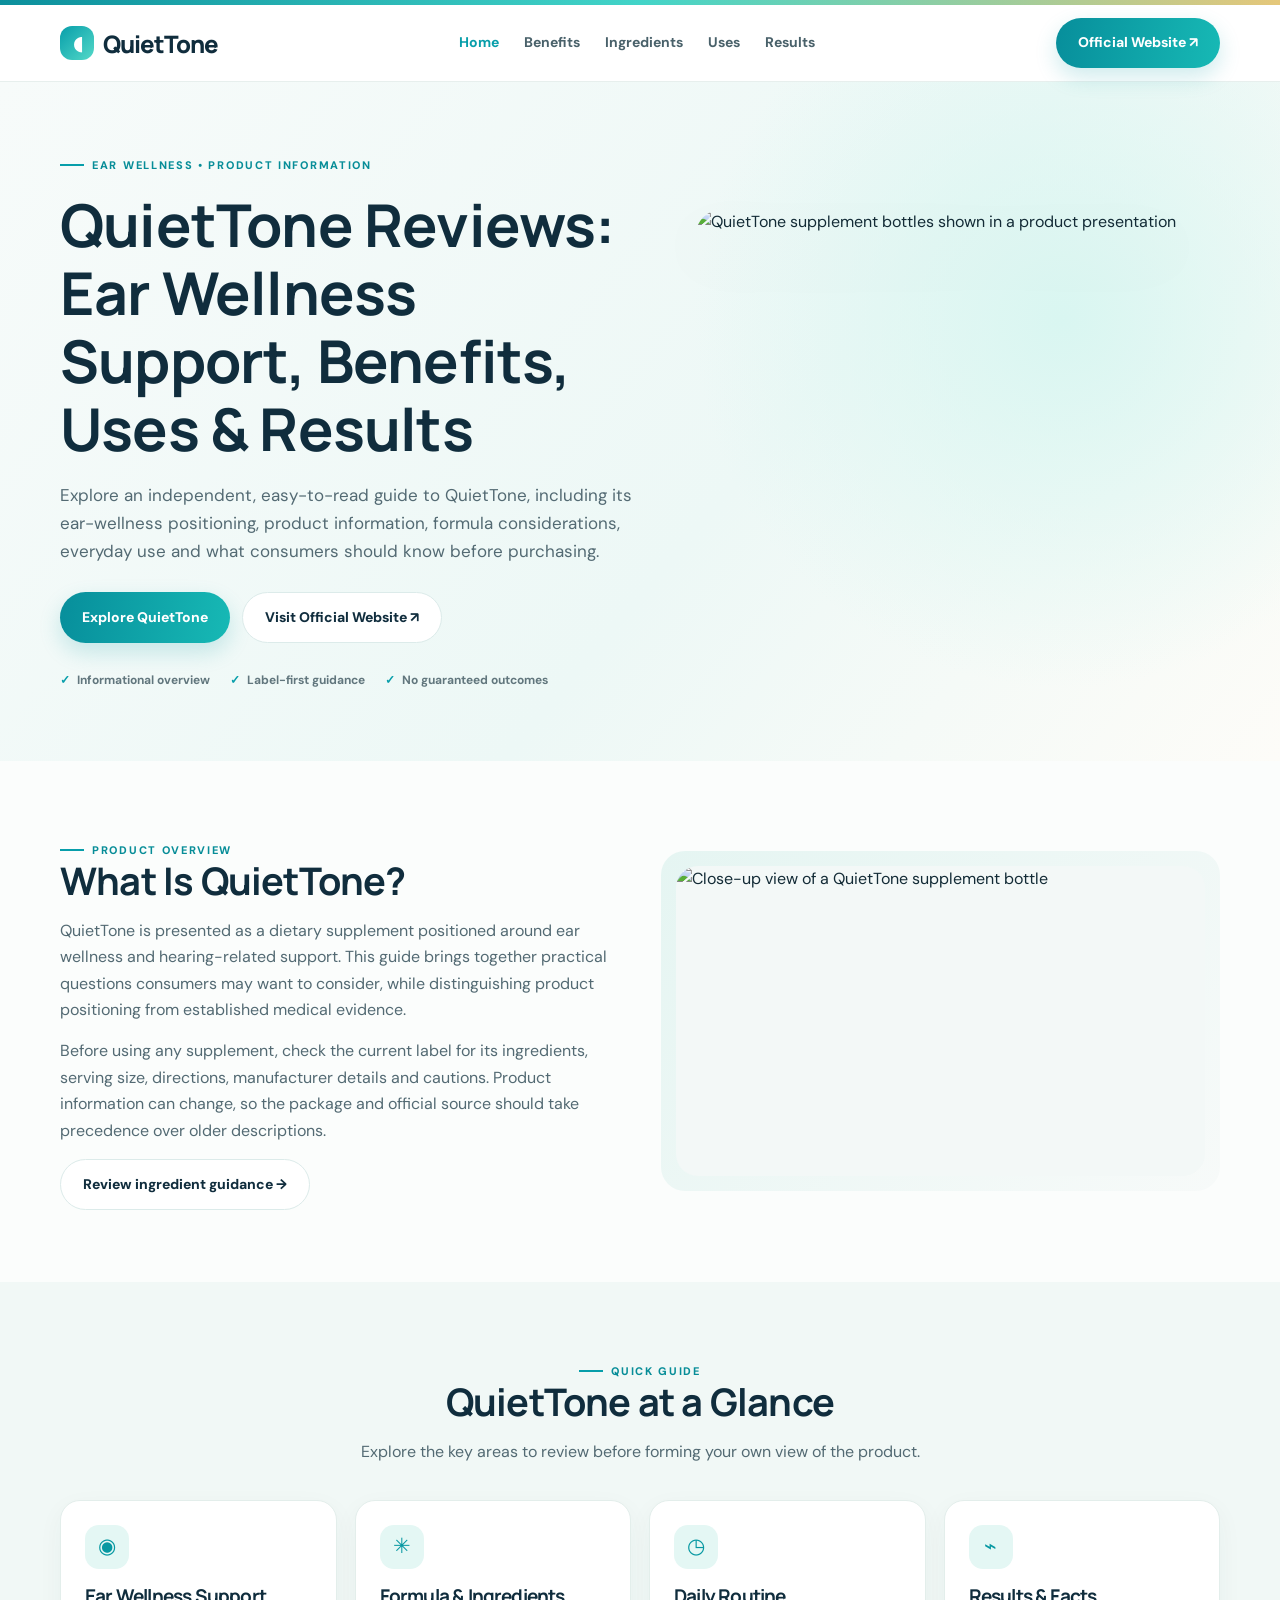
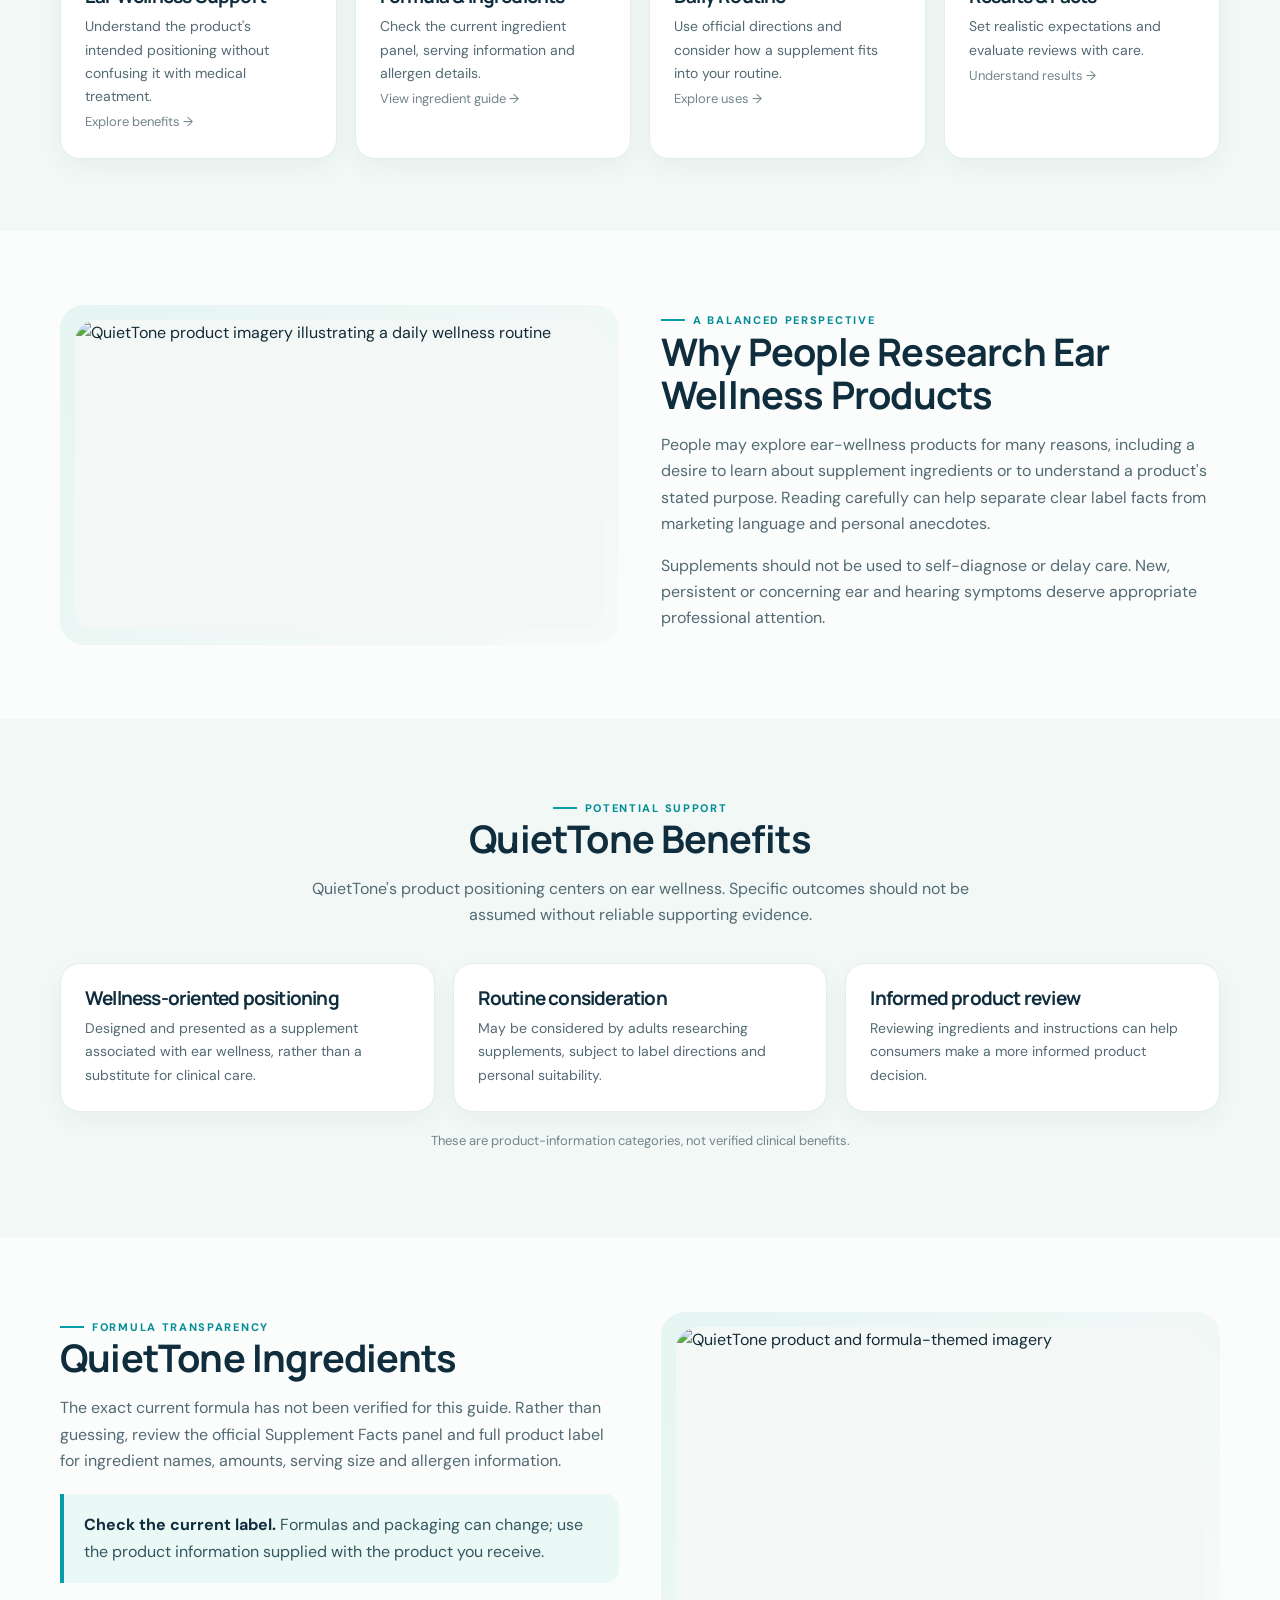
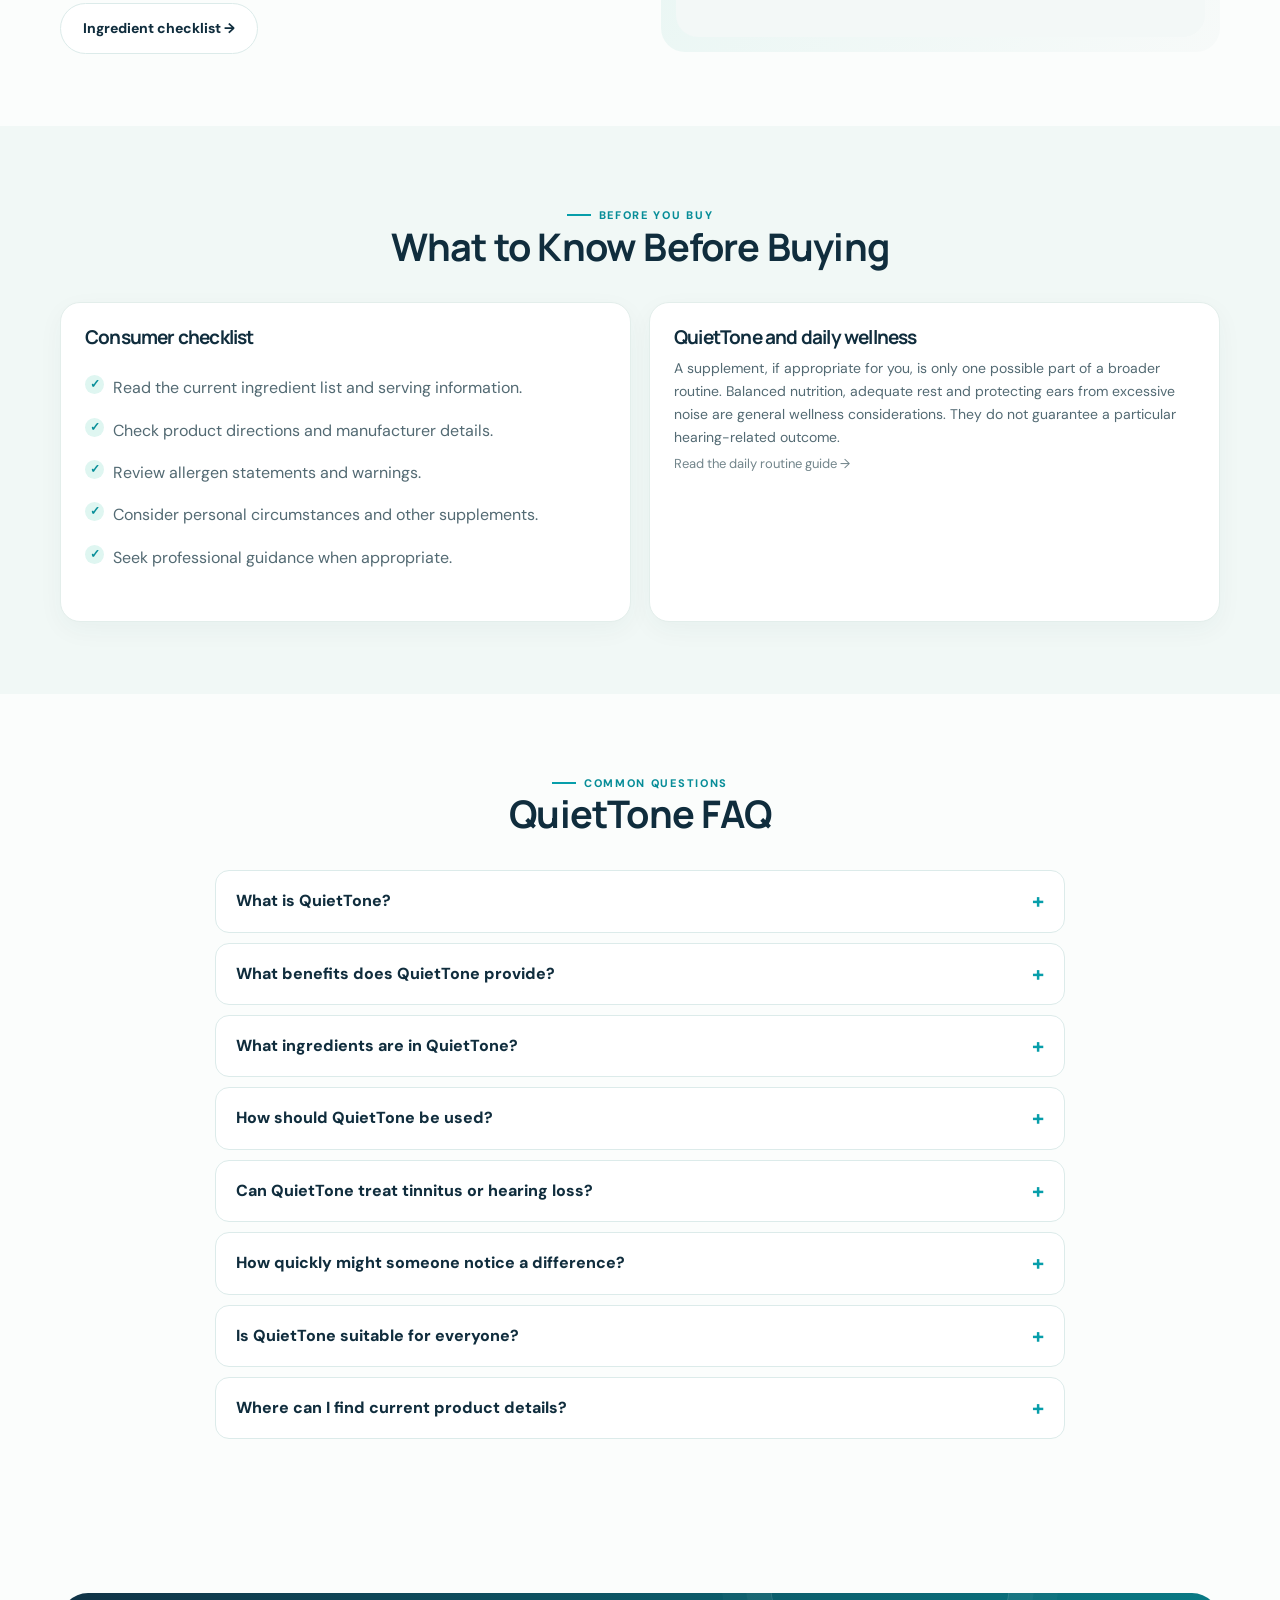
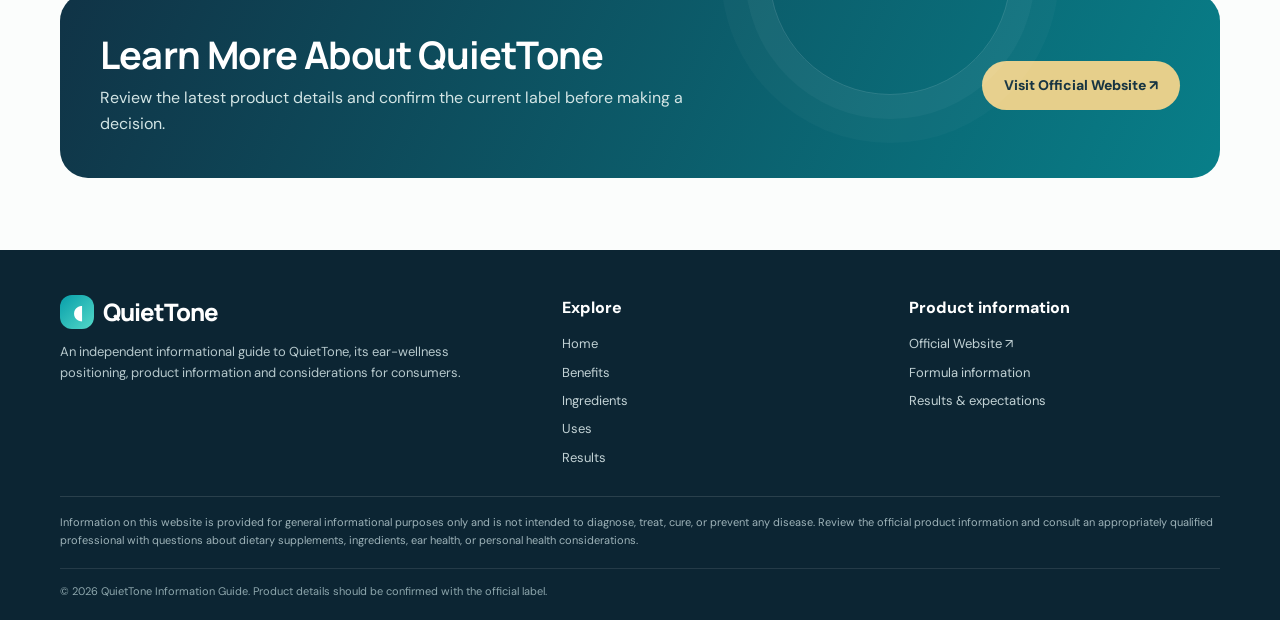
==== index.html @ f6dca5b9 "Add files via upload" ====
<!doctype html>
<html lang="en"><head><meta charset="utf-8"><meta name="viewport" content="width=device-width, initial-scale=1">
<title>QuietTone Reviews: Ear Wellness Support, Benefits, Uses & Results</title><meta name="description" content="An informational guide to QuietTone, its ear-wellness positioning, ingredients, uses, potential benefits and realistic expectations.">
<meta property="og:title" content="QuietTone Reviews: Ear Wellness Support, Benefits, Uses & Results"><meta property="og:description" content="An informational guide to QuietTone, its ear-wellness positioning, ingredients, uses, potential benefits and realistic expectations."><meta property="og:type" content="website">
<link rel="stylesheet" href="style.css"></head><body>
<div class="topline"></div><header><div class="container nav">
<a class="brand" href="index.html"><span class="brand-mark">◖</span>QuietTone</a>
<button class="menu-btn" aria-label="Toggle navigation" aria-expanded="false" onclick="const n=document.querySelector('.navlinks');n.classList.toggle('open');this.setAttribute('aria-expanded',n.classList.contains('open'))">☰</button>
<nav class="navlinks" aria-label="Main navigation">
<a href="index.html" class="active">Home</a><a href="benefits.html" >Benefits</a><a href="ingredients.html" >Ingredients</a><a href="uses.html" >Uses</a><a href="results.html" >Results</a>
</nav><a class="nav-cta" href="https://taptobuynow.com/quiettone/">Official Website ↗</a></div></header>
<main>
<section class="hero"><div class="container hero-grid"><div><span class="eyebrow">Ear wellness • Product information</span>
<h1>QuietTone Reviews: Ear Wellness Support, Benefits, Uses &amp; Results</h1>
<p>Explore an independent, easy-to-read guide to QuietTone, including its ear-wellness positioning, product information, formula considerations, everyday use and what consumers should know before purchasing.</p>
<div class="actions"><a class="btn" href="benefits.html">Explore QuietTone</a><a class="btn secondary" href="https://taptobuynow.com/quiettone/">Visit Official Website ↗</a></div>
<div class="trustline"><span>Informational overview</span><span>Label-first guidance</span><span>No guaranteed outcomes</span></div></div>
<div class="hero-media"><div class="orb"></div><img src="images/quiettone-product.png" alt="QuietTone supplement bottles shown in a product presentation"></div></div></section>
<section class="section"><div class="container split"><div><span class="eyebrow">Product overview</span><h2>What Is QuietTone?</h2><p>QuietTone is presented as a dietary supplement positioned around ear wellness and hearing-related support. This guide brings together practical questions consumers may want to consider, while distinguishing product positioning from established medical evidence.</p><p>Before using any supplement, check the current label for its ingredients, serving size, directions, manufacturer details and cautions. Product information can change, so the package and official source should take precedence over older descriptions.</p><a class="btn secondary" href="ingredients.html">Review ingredient guidance →</a></div><div class="image-frame"><img src="images/quiettone-closeup.png" alt="Close-up view of a QuietTone supplement bottle"></div></div></section>
<section class="section soft"><div class="container"><div class="section-head"><span class="eyebrow">Quick guide</span><h2>QuietTone at a Glance</h2><p>Explore the key areas to review before forming your own view of the product.</p></div><div class="grid four">
<div class="card"><div class="iconbox">◉</div><h3>Ear Wellness Support</h3><p>Understand the product's intended positioning without confusing it with medical treatment.</p><a href="benefits.html" class="muted">Explore benefits →</a></div>
<div class="card"><div class="iconbox">✳</div><h3>Formula &amp; Ingredients</h3><p>Check the current ingredient panel, serving information and allergen details.</p><a href="ingredients.html" class="muted">View ingredient guide →</a></div>
<div class="card"><div class="iconbox">◷</div><h3>Daily Routine</h3><p>Use official directions and consider how a supplement fits into your routine.</p><a href="uses.html" class="muted">Explore uses →</a></div>
<div class="card"><div class="iconbox">⌁</div><h3>Results &amp; Facts</h3><p>Set realistic expectations and evaluate reviews with care.</p><a href="results.html" class="muted">Understand results →</a></div></div></div></section>
<section class="section"><div class="container split"><div class="image-frame"><img src="images/quiettone-routine.png" alt="QuietTone product imagery illustrating a daily wellness routine"></div><div><span class="eyebrow">A balanced perspective</span><h2>Why People Research Ear Wellness Products</h2><p>People may explore ear-wellness products for many reasons, including a desire to learn about supplement ingredients or to understand a product's stated purpose. Reading carefully can help separate clear label facts from marketing language and personal anecdotes.</p><p>Supplements should not be used to self-diagnose or delay care. New, persistent or concerning ear and hearing symptoms deserve appropriate professional attention.</p></div></div></section>
<section class="section soft"><div class="container"><div class="section-head"><span class="eyebrow">Potential support</span><h2>QuietTone Benefits</h2><p>QuietTone's product positioning centers on ear wellness. Specific outcomes should not be assumed without reliable supporting evidence.</p></div><div class="grid three"><div class="card"><h3>Wellness-oriented positioning</h3><p>Designed and presented as a supplement associated with ear wellness, rather than a substitute for clinical care.</p></div><div class="card"><h3>Routine consideration</h3><p>May be considered by adults researching supplements, subject to label directions and personal suitability.</p></div><div class="card"><h3>Informed product review</h3><p>Reviewing ingredients and instructions can help consumers make a more informed product decision.</p></div></div><p class="muted" style="text-align:center;margin-top:18px">These are product-information categories, not verified clinical benefits.</p></div></section>
<section class="section"><div class="container split"><div><span class="eyebrow">Formula transparency</span><h2>QuietTone Ingredients</h2><p>The exact current formula has not been verified for this guide. Rather than guessing, review the official Supplement Facts panel and full product label for ingredient names, amounts, serving size and allergen information.</p><div class="notice"><strong>Check the current label.</strong> Formulas and packaging can change; use the product information supplied with the product you receive.</div><a class="btn secondary" href="ingredients.html">Ingredient checklist →</a></div><div class="image-frame"><img src="images/quiettone-ingredients.png" alt="QuietTone product and formula-themed imagery"></div></div></section>
<section class="section soft"><div class="container"><div class="section-head"><span class="eyebrow">Before you buy</span><h2>What to Know Before Buying</h2></div><div class="grid two"><div class="card"><h3>Consumer checklist</h3><ul class="list-check"><li>Read the current ingredient list and serving information.</li><li>Check product directions and manufacturer details.</li><li>Review allergen statements and warnings.</li><li>Consider personal circumstances and other supplements.</li><li>Seek professional guidance when appropriate.</li></ul></div><div class="card"><h3>QuietTone and daily wellness</h3><p>A supplement, if appropriate for you, is only one possible part of a broader routine. Balanced nutrition, adequate rest and protecting ears from excessive noise are general wellness considerations. They do not guarantee a particular hearing-related outcome.</p><a href="uses.html" class="muted">Read the daily routine guide →</a></div></div></div></section>
<section class="section"><div class="container"><div class="section-head"><span class="eyebrow">Common questions</span><h2>QuietTone FAQ</h2></div><div class="faq"><details><summary>What is QuietTone?</summary><p>QuietTone is presented as an ear-wellness support supplement. For current product details, including the formula and directions, consult the official product information.</p></details><details><summary>What benefits does QuietTone provide?</summary><p>Its positioning is centered on ear wellness support. Specific health outcomes have not been established here, and no particular result should be assumed.</p></details><details><summary>What ingredients are in QuietTone?</summary><p>The exact current ingredient list has not been independently verified for this guide. Check the current Supplement Facts panel and product label.</p></details><details><summary>How should QuietTone be used?</summary><p>Follow the serving size, timing and other directions printed on the current official product label. Do not rely on guessed dosage information.</p></details><details><summary>Can QuietTone treat tinnitus or hearing loss?</summary><p>This site does not claim that QuietTone treats, cures or reverses tinnitus, hearing loss or any other medical condition.</p></details><details><summary>How quickly might someone notice a difference?</summary><p>No reliable timeline is established here. Experiences can differ, and a supplement should not be expected to produce a guaranteed outcome.</p></details><details><summary>Is QuietTone suitable for everyone?</summary><p>Not necessarily. Review the full ingredient and allergen information and seek professional advice if you have health questions, take medicines, or are unsure whether it is appropriate.</p></details><details><summary>Where can I find current product details?</summary><p>Use the official QuietTone website and verify the current product label before making a purchase or beginning use.</p></details></div></div></section>
<section class="section"><div class="container"><div class="cta-band"><div><h2>Learn More About QuietTone</h2><p>Review the latest product details and confirm the current label before making a decision.</p></div><a class="btn" href="https://taptobuynow.com/quiettone/">Visit Official Website ↗</a></div></div></section></main>
<footer><div class="container"><div class="footer-grid"><div><a class="brand footer-brand" href="index.html"><span class="brand-mark">◖</span>QuietTone</a><p>An independent informational guide to QuietTone, its ear-wellness positioning, product information and considerations for consumers.</p></div>
<div><div class="footer-title">Explore</div><div class="footer-links"><a href="index.html">Home</a><a href="benefits.html">Benefits</a><a href="ingredients.html">Ingredients</a><a href="uses.html">Uses</a><a href="results.html">Results</a></div></div>
<div><div class="footer-title">Product information</div><div class="footer-links"><a href="https://taptobuynow.com/quiettone/">Official Website ↗</a><a href="ingredients.html">Formula information</a><a href="results.html">Results & expectations</a></div></div></div>
<p class="disclaimer">Information on this website is provided for general informational purposes only and is not intended to diagnose, treat, cure, or prevent any disease. Review the official product information and consult an appropriately qualified professional with questions about dietary supplements, ingredients, ear health, or personal health considerations.</p>
<div class="copyright">© 2026 QuietTone Information Guide. Product details should be confirmed with the official label.</div></div></footer>
</body></html>
---- style.css ----
@import url('https://fonts.googleapis.com/css2?family=DM+Sans:wght@400;500;600;700&family=Manrope:wght@400;500;600;700;800&display=swap');
:root{--ink:#132b36;--muted:#60747d;--teal:#079eaa;--teal2:#21c6c4;--pale:#eaf8f7;--line:#dcebea;--navy:#102d3d;--gold:#e5c77a;--white:#fff;--shadow:0 18px 55px rgba(15,58,68,.11)}
*{box-sizing:border-box}html{scroll-behavior:smooth}body{margin:0;font-family:"DM Sans",Arial,sans-serif;color:var(--ink);background:#fbfdfc;line-height:1.65}img{max-width:100%;display:block}a{color:inherit;text-decoration:none}.container{width:min(1160px,calc(100% - 40px));margin:auto}.topline{height:5px;background:linear-gradient(90deg,#0c8f9c,#42d4c8,#e5c77a)}header{position:sticky;top:0;z-index:20;background:rgba(255,255,255,.94);backdrop-filter:blur(14px);border-bottom:1px solid #e7efed}.nav{height:76px;display:flex;align-items:center;justify-content:space-between;gap:20px}.brand{font:800 24px Manrope,sans-serif;letter-spacing:-1px;color:var(--navy);display:flex;align-items:center;gap:9px}.brand-mark{width:34px;height:34px;border-radius:12px;background:linear-gradient(135deg,var(--teal),#54d9c8);display:grid;place-items:center;color:#fff;font-size:19px}.navlinks{display:flex;align-items:center;gap:25px;font-size:14px;font-weight:700;color:#49616a}.navlinks a:hover,.navlinks a.active{color:var(--teal)}.nav-cta,.btn{display:inline-flex;align-items:center;justify-content:center;gap:8px;border:0;border-radius:999px;background:linear-gradient(100deg,#078e9b,#17b9b5);color:#fff;padding:13px 22px;font-weight:800;font-size:14px;box-shadow:0 9px 22px rgba(8,157,165,.2);transition:.2s transform,.2s box-shadow}.nav-cta:hover,.btn:hover{transform:translateY(-2px);box-shadow:0 13px 26px rgba(8,157,165,.28)}.btn.secondary{background:#fff;color:var(--navy);border:1px solid var(--line);box-shadow:none}.menu-btn{display:none;background:none;border:1px solid var(--line);border-radius:10px;padding:9px;color:var(--ink);font-size:20px}.hero{padding:66px 0 70px;background:radial-gradient(circle at 83% 35%,#d9f6f1 0,transparent 32%),linear-gradient(130deg,#f7fbfa,#edf8f6 58%,#fdfcf8);overflow:hidden}.hero-grid{display:grid;grid-template-columns:1.05fr .95fr;align-items:center;gap:55px}.eyebrow{display:inline-flex;align-items:center;gap:8px;color:#078d98;text-transform:uppercase;letter-spacing:1.7px;font-size:11px;font-weight:800}.eyebrow:before{content:"";width:24px;height:2px;background:var(--teal)}h1,h2,h3{font-family:Manrope,Arial,sans-serif;line-height:1.15;letter-spacing:-.8px}h1{font-size:clamp(35px,5vw,59px);margin:17px 0 18px;color:var(--navy)}h2{font-size:clamp(27px,3vw,38px);margin:0 0 15px;color:var(--navy)}h3{font-size:19px;margin:0 0 8px;color:var(--navy)}p{margin:0 0 15px;color:#536a73}.hero p{font-size:17px;max-width:610px}.actions{display:flex;gap:12px;flex-wrap:wrap;margin-top:27px}.hero-media{position:relative}.hero-media img{width:100%;height:420px;object-fit:contain;border-radius:28px;filter:drop-shadow(0 25px 30px rgba(26,73,78,.13))}.orb{position:absolute;inset:7% 5%;border-radius:50%;background:radial-gradient(circle,#d2f6f1 0,#b7eae5 42%,transparent 70%);z-index:-1}.trustline{display:flex;gap:20px;flex-wrap:wrap;margin-top:28px;color:#61767d;font-size:12px;font-weight:700}.trustline span:before{content:"✓";color:var(--teal);margin-right:7px}.section{padding:72px 0}.section.soft{background:#f1f8f6}.section.dark{background:var(--navy);color:#fff}.section.dark h2,.section.dark h3{color:#fff}.section.dark p{color:#c5d5d9}.section-head{max-width:720px;margin:0 auto 34px;text-align:center}.section-head p{font-size:16px}.grid{display:grid;grid-template-columns:repeat(3,1fr);gap:18px}.grid.two{grid-template-columns:repeat(2,1fr)}.grid.four{grid-template-columns:repeat(4,1fr)}.card{background:#fff;border:1px solid #e3eeeb;border-radius:20px;padding:24px;box-shadow:0 8px 26px rgba(20,67,74,.045);transition:transform .2s,box-shadow .2s}.card:hover{transform:translateY(-4px);box-shadow:var(--shadow)}.iconbox{width:44px;height:44px;border-radius:14px;background:#e4f7f4;color:#0798a2;display:grid;place-items:center;font-size:21px;margin-bottom:17px}.card p{font-size:14px;margin-bottom:0}.split{display:grid;grid-template-columns:1fr 1fr;gap:42px;align-items:center}.split img{width:100%;height:350px;object-fit:contain;border-radius:22px;background:#f3f8f7}.list-check{list-style:none;padding:0;margin:18px 0}.list-check li{padding:8px 0 8px 28px;position:relative;color:#536a73}.list-check li:before{content:"✓";position:absolute;left:0;top:8px;width:19px;height:19px;border-radius:50%;background:#dff6f1;color:#078e99;font-size:12px;font-weight:900;text-align:center;line-height:19px}.notice{border-left:4px solid var(--teal);background:#eaf8f6;border-radius:0 14px 14px 0;padding:18px 20px;color:#355760;margin:20px 0}.notice strong{color:var(--navy)}.page-hero{padding:54px 0 48px;background:linear-gradient(125deg,#edf8f6,#f8fbfa);border-bottom:1px solid var(--line)}.page-hero .container{max-width:950px}.page-hero h1{font-size:clamp(33px,4vw,49px);max-width:850px}.page-hero p{font-size:17px;max-width:760px}.crumb{font-size:12px;color:#71858b;margin-bottom:18px}.crumb a{color:var(--teal);font-weight:700}.steps{counter-reset:step;display:grid;grid-template-columns:repeat(5,1fr);gap:12px}.step{background:#fff;border:1px solid var(--line);border-radius:18px;padding:20px 16px;position:relative}.step:before{counter-increment:step;content:"0" counter(step);display:grid;place-items:center;width:35px;height:35px;border-radius:50%;background:var(--navy);color:#fff;font-weight:800;margin-bottom:15px}.step p{font-size:13px;margin:0}.faq{max-width:850px;margin:auto}.faq details{background:#fff;border:1px solid var(--line);border-radius:14px;margin:10px 0;padding:17px 20px}.faq summary{cursor:pointer;list-style:none;font-weight:800;color:var(--navy);padding-right:25px;position:relative}.faq summary::-webkit-details-marker{display:none}.faq summary:after{content:"+";position:absolute;right:0;color:var(--teal);font-size:21px;top:-4px}.faq details[open] summary:after{content:"−"}.faq details p{margin:12px 0 0;font-size:14px}.cta-band{background:linear-gradient(115deg,#103346,#087f89);color:#fff;border-radius:28px;padding:40px;display:flex;align-items:center;justify-content:space-between;gap:25px;overflow:hidden;position:relative}.cta-band h2{color:#fff;margin-bottom:8px}.cta-band p{color:#d3e5e5;margin:0;max-width:600px}.cta-band .btn{background:#e6cf8b;color:#173442;box-shadow:none;white-space:nowrap}.cta-band:after{content:"";position:absolute;width:240px;height:240px;border:1px solid rgba(255,255,255,.14);border-radius:50%;right:18%;top:-140px;box-shadow:0 0 0 24px rgba(255,255,255,.035),0 0 0 48px rgba(255,255,255,.025);pointer-events:none}footer{background:#0c2533;color:#d6e2e4;padding:45px 0 20px}.footer-grid{display:grid;grid-template-columns:1.5fr 1fr 1fr;gap:35px}.footer-brand{color:#fff;margin-bottom:12px}.footer-grid p{color:#b6c8cc;font-size:13px;max-width:430px}.footer-title{font-weight:800;color:#fff;margin-bottom:12px}.footer-links{display:grid;gap:7px;font-size:13px;color:#c2d2d5}.footer-links a:hover{color:#6ee0d5}.disclaimer{font-size:11px!important;color:#9eb3b9!important;border-top:1px solid rgba(255,255,255,.12);padding-top:16px;margin-top:28px;max-width:none!important}.copyright{font-size:11px;color:#8ea7ad;padding-top:13px;border-top:1px solid rgba(255,255,255,.1);margin-top:18px}.tag{display:inline-block;border-radius:99px;padding:5px 10px;background:#e4f6f3;color:#078d98;font-size:11px;font-weight:800;text-transform:uppercase;letter-spacing:.6px;margin-bottom:10px}.image-frame{background:linear-gradient(135deg,#e5f5f2,#f7faf9);border-radius:24px;padding:15px}.image-frame img{height:310px;width:100%;object-fit:contain}.muted{font-size:13px;color:#72858b}
@media(max-width:900px){.navlinks{gap:14px}.nav-cta{display:none}.hero-grid{gap:25px}.grid.four{grid-template-columns:repeat(2,1fr)}.steps{grid-template-columns:repeat(3,1fr)}}
@media(max-width:700px){.container{width:min(100% - 30px,560px)}.nav{height:66px}.menu-btn{display:block}.navlinks{display:none;position:absolute;left:15px;right:15px;top:66px;background:#fff;border:1px solid var(--line);border-radius:16px;padding:14px;box-shadow:var(--shadow);flex-direction:column;align-items:stretch;gap:0}.navlinks.open{display:flex}.navlinks a{padding:11px 12px;border-radius:9px}.navlinks a:hover{background:#edf8f6}.hero{padding:44px 0 50px}.hero-grid,.split{grid-template-columns:1fr}.hero-media img{height:300px}.hero-grid{gap:12px}.section{padding:53px 0}.grid,.grid.two{grid-template-columns:1fr}.grid.four{grid-template-columns:repeat(2,1fr)}.steps{grid-template-columns:1fr 1fr}.cta-band{padding:28px;display:block}.cta-band .btn{margin-top:20px}.footer-grid{grid-template-columns:1fr 1fr}.footer-grid>div:first-child{grid-column:1/-1}}
@media(max-width:420px){.grid.four{grid-template-columns:1fr}.steps{grid-template-columns:1fr}.actions .btn{width:100%}.footer-grid{grid-template-columns:1fr}.footer-grid>div:first-child{grid-column:auto}}
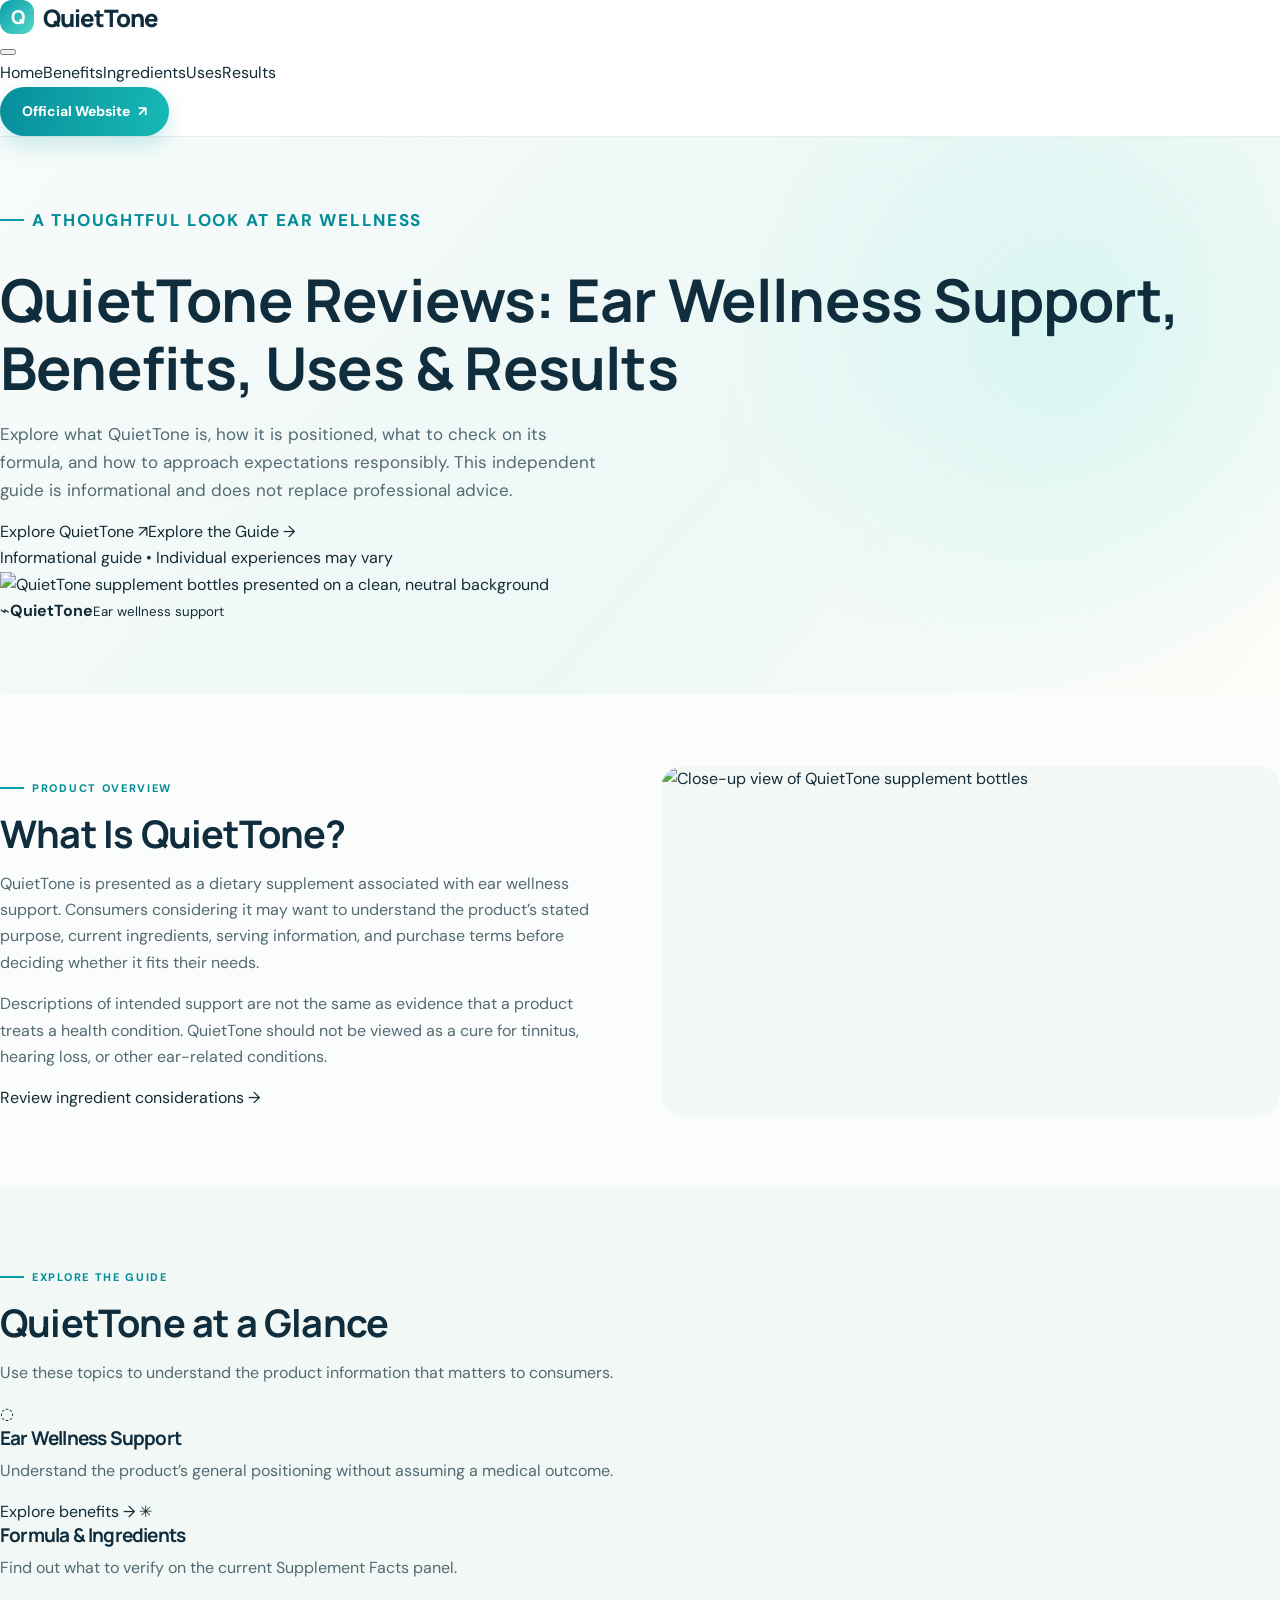
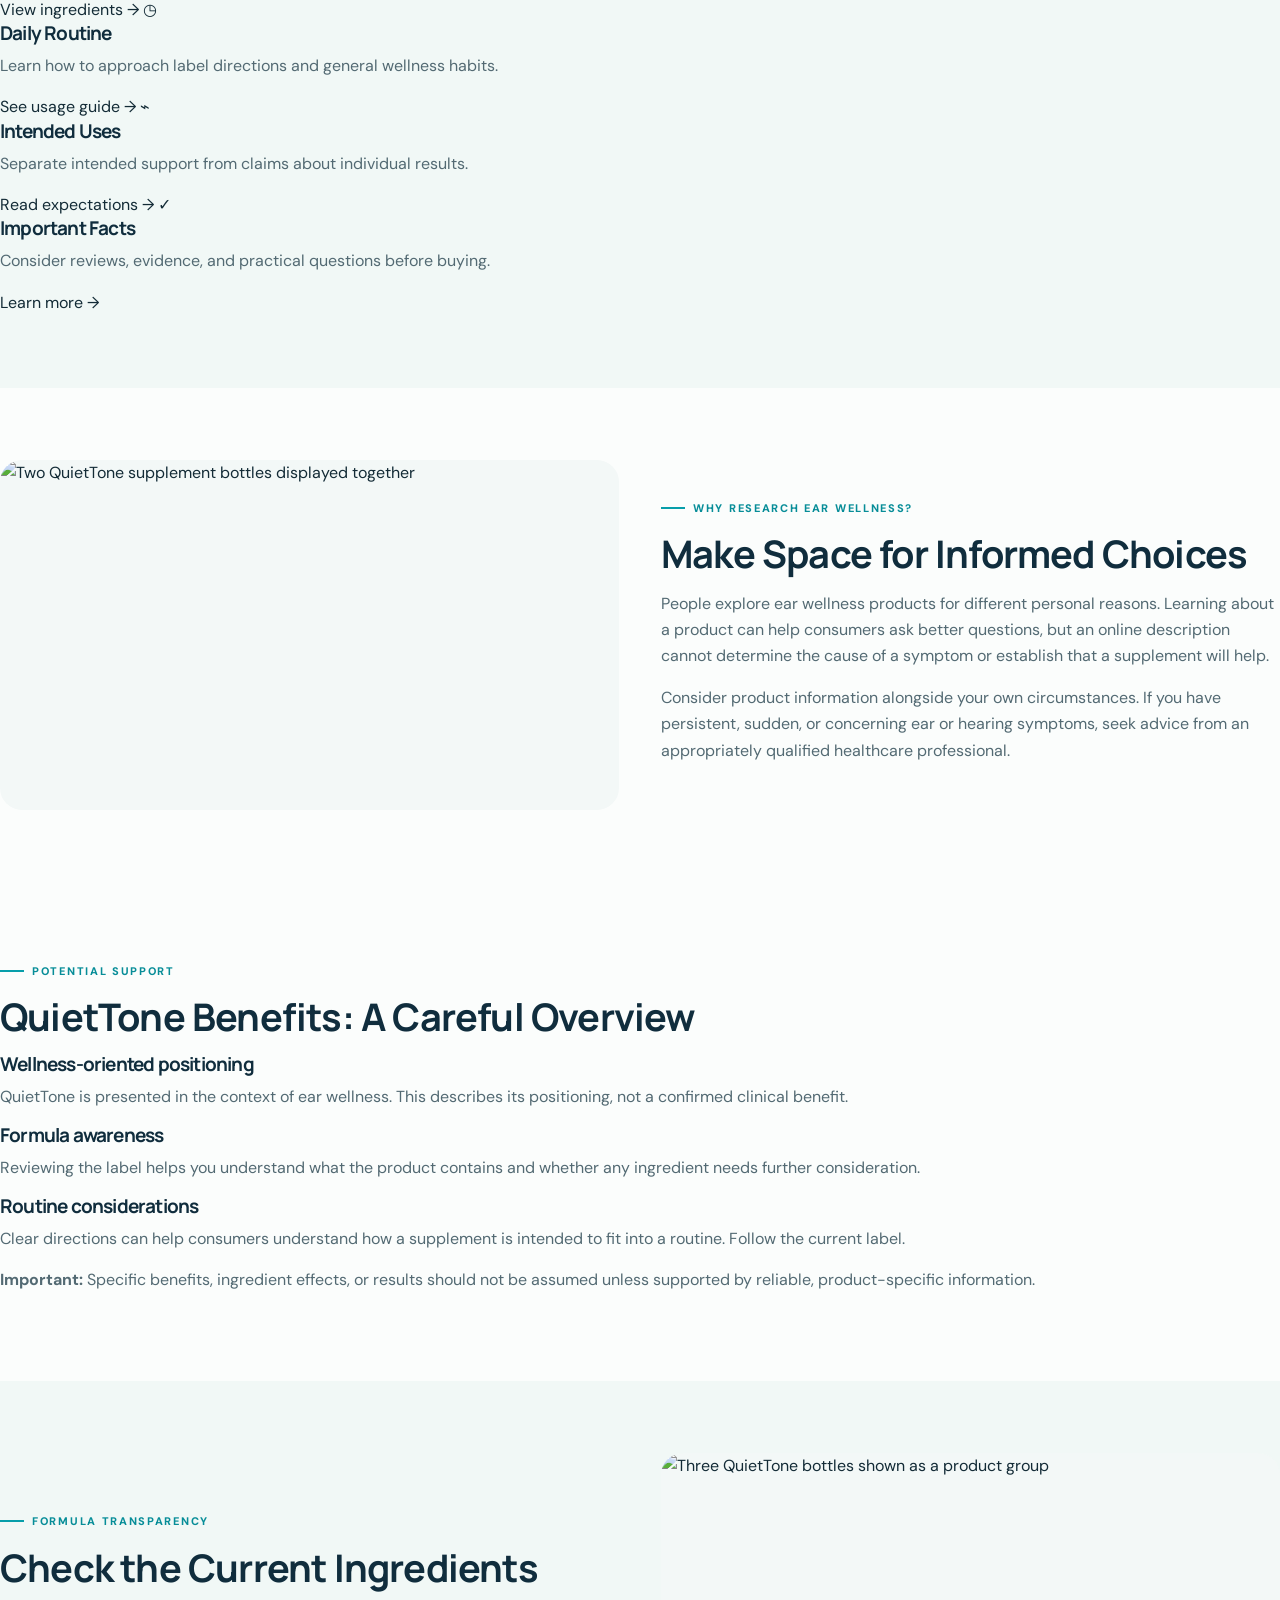
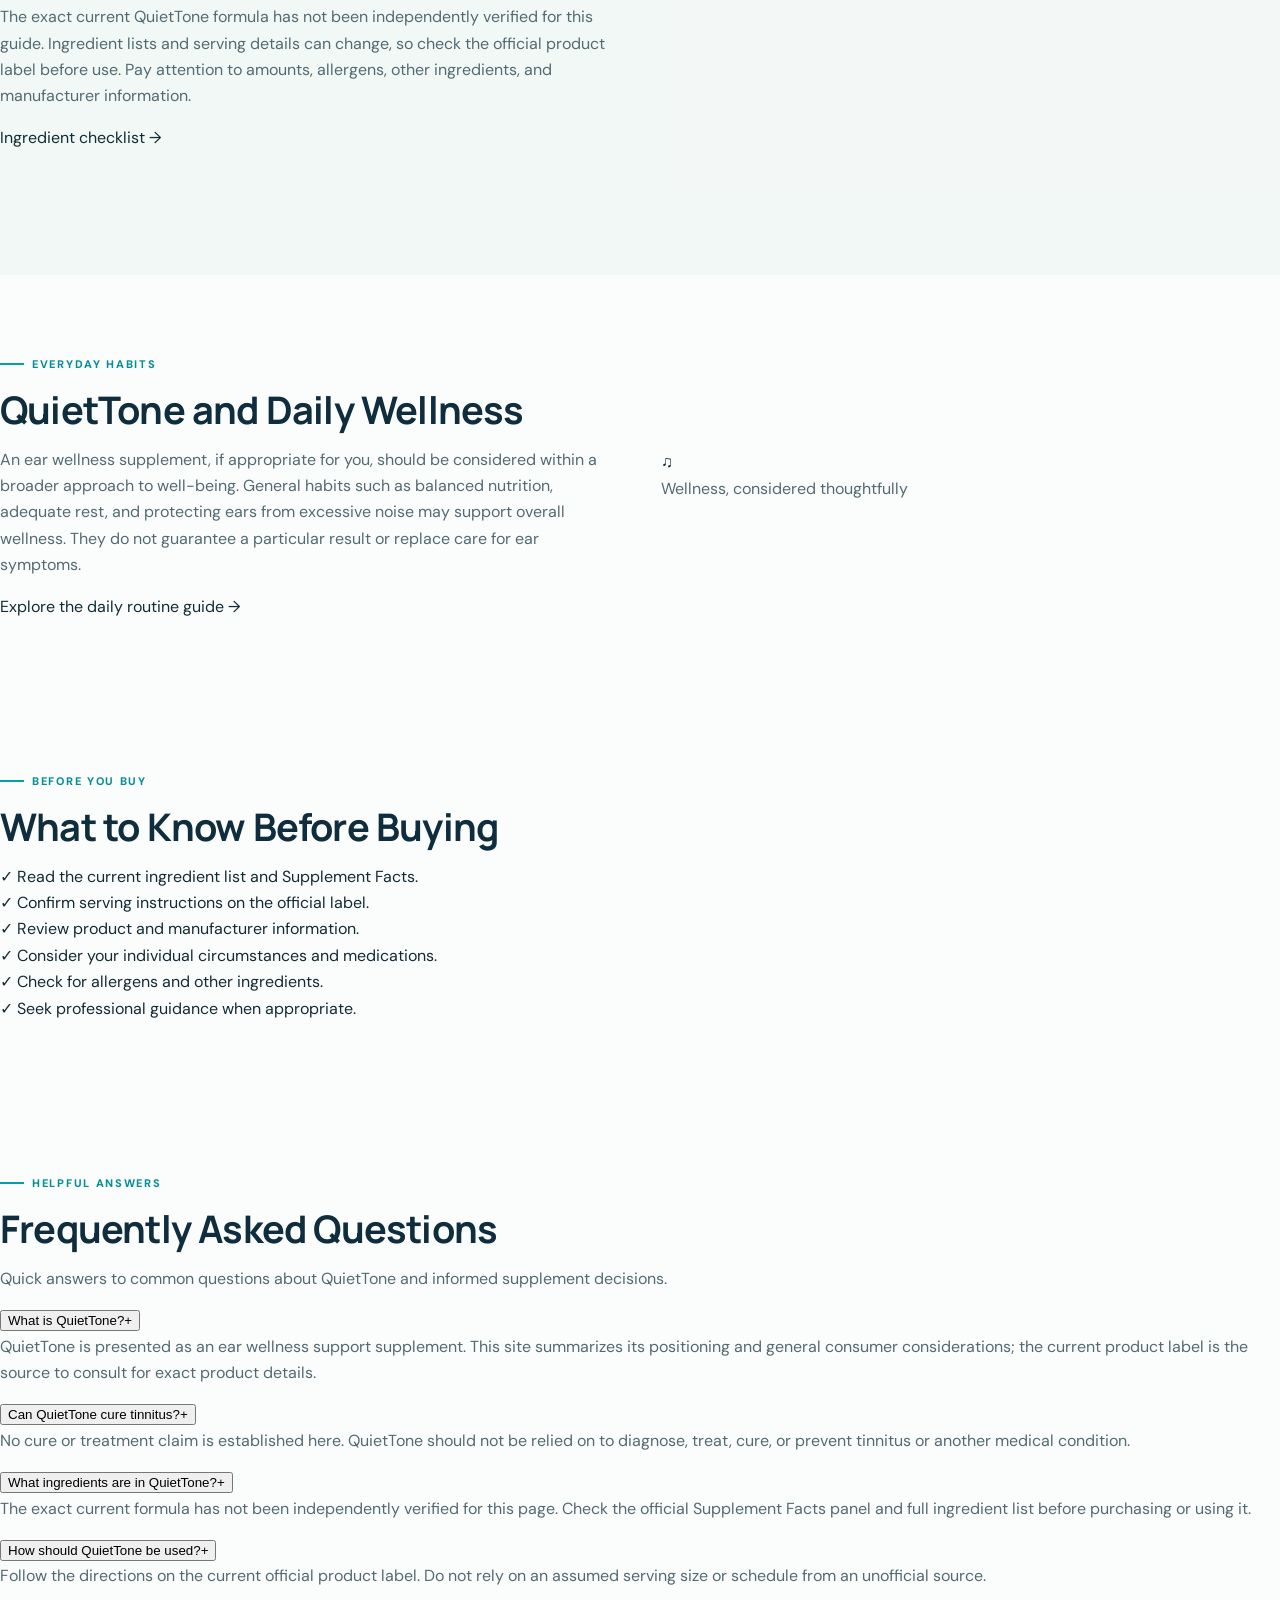
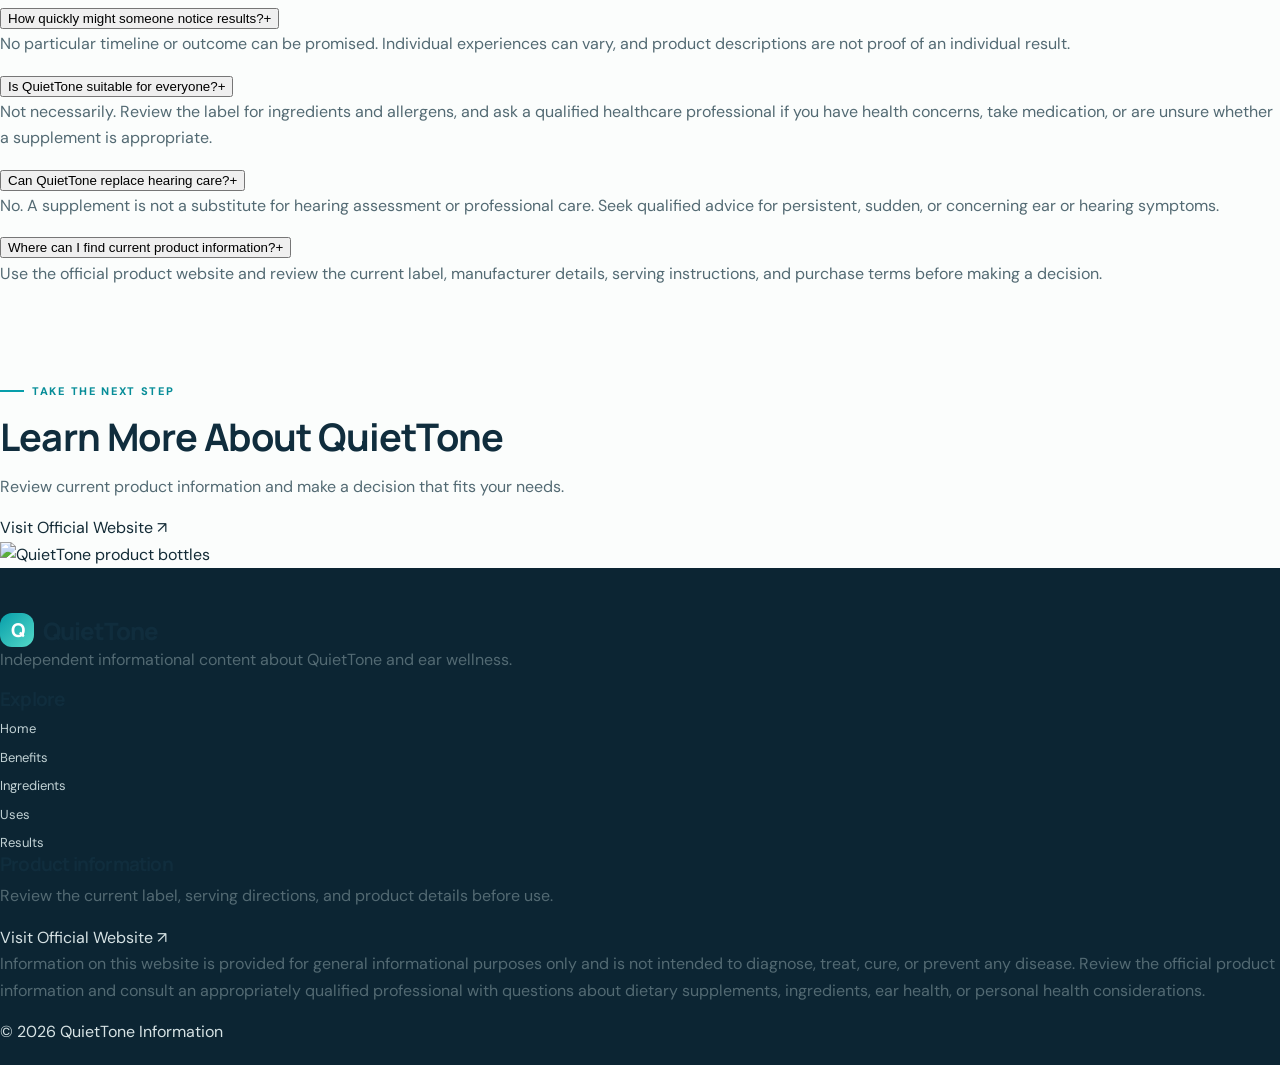
==== commit 4d01b2f1: "Add files via upload" ====
--- a/index.html
+++ b/index.html
@@ -1,36 +1,74 @@
-<!doctype html>
-<html lang="en"><head><meta charset="utf-8"><meta name="viewport" content="width=device-width, initial-scale=1">
-<title>QuietTone Reviews: Ear Wellness Support, Benefits, Uses & Results</title><meta name="description" content="An informational guide to QuietTone, its ear-wellness positioning, ingredients, uses, potential benefits and realistic expectations.">
-<meta property="og:title" content="QuietTone Reviews: Ear Wellness Support, Benefits, Uses & Results"><meta property="og:description" content="An informational guide to QuietTone, its ear-wellness positioning, ingredients, uses, potential benefits and realistic expectations."><meta property="og:type" content="website">
-<link rel="stylesheet" href="style.css"></head><body>
-<div class="topline"></div><header><div class="container nav">
-<a class="brand" href="index.html"><span class="brand-mark">◖</span>QuietTone</a>
-<button class="menu-btn" aria-label="Toggle navigation" aria-expanded="false" onclick="const n=document.querySelector('.navlinks');n.classList.toggle('open');this.setAttribute('aria-expanded',n.classList.contains('open'))">☰</button>
-<nav class="navlinks" aria-label="Main navigation">
-<a href="index.html" class="active">Home</a><a href="benefits.html" >Benefits</a><a href="ingredients.html" >Ingredients</a><a href="uses.html" >Uses</a><a href="results.html" >Results</a>
-</nav><a class="nav-cta" href="https://taptobuynow.com/quiettone/">Official Website ↗</a></div></header>
+<!DOCTYPE html>
+<html lang="en">
+<head>
+<meta charset="UTF-8">
+<meta name="viewport" content="width=device-width, initial-scale=1.0">
+<title>QuietTone Reviews: Ear Wellness Support, Benefits, Uses & Results</title>
+<meta name="description" content="Explore QuietTone reviews, ear wellness positioning, potential benefits, ingredients, uses, results, and important consumer considerations.">
+<meta name="keywords" content="QuietTone, QuietTone Reviews, QuietTone Benefits, QuietTone Ingredients, QuietTone Uses, QuietTone Results, ear wellness">
+<meta property="og:title" content="QuietTone Reviews: Ear Wellness Support, Benefits, Uses & Results">
+<meta property="og:description" content="Explore QuietTone reviews, ear wellness positioning, potential benefits, ingredients, uses, results, and important consumer considerations.">
+<meta property="og:type" content="website">
+<meta name="theme-color" content="#087f82">
+<link rel="stylesheet" href="style.css">
+</head>
+<body>
+<header class="site-header">
+      <div class="nav-wrap">
+        <a class="brand" href="index.html" aria-label="QuietTone home"><span class="brand-mark">Q</span><span>Quiet<span class="brand-accent">Tone</span></span></a>
+        <button class="menu-toggle" aria-label="Toggle navigation" aria-expanded="false"><span></span><span></span><span></span></button>
+        <nav class="main-nav" aria-label="Main navigation"><a href="index.html" class="active">Home</a><a href="benefits.html" class="">Benefits</a><a href="ingredients.html" class="">Ingredients</a><a href="uses.html" class="">Uses</a><a href="results.html" class="">Results</a></nav>
+        <a class="nav-cta" href="https://taptobuynow.com/quiettone/">Official Website <span aria-hidden="true">↗</span></a>
+      </div>
+    </header>
 <main>
-<section class="hero"><div class="container hero-grid"><div><span class="eyebrow">Ear wellness • Product information</span>
-<h1>QuietTone Reviews: Ear Wellness Support, Benefits, Uses &amp; Results</h1>
-<p>Explore an independent, easy-to-read guide to QuietTone, including its ear-wellness positioning, product information, formula considerations, everyday use and what consumers should know before purchasing.</p>
-<div class="actions"><a class="btn" href="benefits.html">Explore QuietTone</a><a class="btn secondary" href="https://taptobuynow.com/quiettone/">Visit Official Website ↗</a></div>
-<div class="trustline"><span>Informational overview</span><span>Label-first guidance</span><span>No guaranteed outcomes</span></div></div>
-<div class="hero-media"><div class="orb"></div><img src="images/quiettone-product.png" alt="QuietTone supplement bottles shown in a product presentation"></div></div></section>
-<section class="section"><div class="container split"><div><span class="eyebrow">Product overview</span><h2>What Is QuietTone?</h2><p>QuietTone is presented as a dietary supplement positioned around ear wellness and hearing-related support. This guide brings together practical questions consumers may want to consider, while distinguishing product positioning from established medical evidence.</p><p>Before using any supplement, check the current label for its ingredients, serving size, directions, manufacturer details and cautions. Product information can change, so the package and official source should take precedence over older descriptions.</p><a class="btn secondary" href="ingredients.html">Review ingredient guidance →</a></div><div class="image-frame"><img src="images/quiettone-closeup.png" alt="Close-up view of a QuietTone supplement bottle"></div></div></section>
-<section class="section soft"><div class="container"><div class="section-head"><span class="eyebrow">Quick guide</span><h2>QuietTone at a Glance</h2><p>Explore the key areas to review before forming your own view of the product.</p></div><div class="grid four">
-<div class="card"><div class="iconbox">◉</div><h3>Ear Wellness Support</h3><p>Understand the product's intended positioning without confusing it with medical treatment.</p><a href="benefits.html" class="muted">Explore benefits →</a></div>
-<div class="card"><div class="iconbox">✳</div><h3>Formula &amp; Ingredients</h3><p>Check the current ingredient panel, serving information and allergen details.</p><a href="ingredients.html" class="muted">View ingredient guide →</a></div>
-<div class="card"><div class="iconbox">◷</div><h3>Daily Routine</h3><p>Use official directions and consider how a supplement fits into your routine.</p><a href="uses.html" class="muted">Explore uses →</a></div>
-<div class="card"><div class="iconbox">⌁</div><h3>Results &amp; Facts</h3><p>Set realistic expectations and evaluate reviews with care.</p><a href="results.html" class="muted">Understand results →</a></div></div></div></section>
-<section class="section"><div class="container split"><div class="image-frame"><img src="images/quiettone-routine.png" alt="QuietTone product imagery illustrating a daily wellness routine"></div><div><span class="eyebrow">A balanced perspective</span><h2>Why People Research Ear Wellness Products</h2><p>People may explore ear-wellness products for many reasons, including a desire to learn about supplement ingredients or to understand a product's stated purpose. Reading carefully can help separate clear label facts from marketing language and personal anecdotes.</p><p>Supplements should not be used to self-diagnose or delay care. New, persistent or concerning ear and hearing symptoms deserve appropriate professional attention.</p></div></div></section>
-<section class="section soft"><div class="container"><div class="section-head"><span class="eyebrow">Potential support</span><h2>QuietTone Benefits</h2><p>QuietTone's product positioning centers on ear wellness. Specific outcomes should not be assumed without reliable supporting evidence.</p></div><div class="grid three"><div class="card"><h3>Wellness-oriented positioning</h3><p>Designed and presented as a supplement associated with ear wellness, rather than a substitute for clinical care.</p></div><div class="card"><h3>Routine consideration</h3><p>May be considered by adults researching supplements, subject to label directions and personal suitability.</p></div><div class="card"><h3>Informed product review</h3><p>Reviewing ingredients and instructions can help consumers make a more informed product decision.</p></div></div><p class="muted" style="text-align:center;margin-top:18px">These are product-information categories, not verified clinical benefits.</p></div></section>
-<section class="section"><div class="container split"><div><span class="eyebrow">Formula transparency</span><h2>QuietTone Ingredients</h2><p>The exact current formula has not been verified for this guide. Rather than guessing, review the official Supplement Facts panel and full product label for ingredient names, amounts, serving size and allergen information.</p><div class="notice"><strong>Check the current label.</strong> Formulas and packaging can change; use the product information supplied with the product you receive.</div><a class="btn secondary" href="ingredients.html">Ingredient checklist →</a></div><div class="image-frame"><img src="images/quiettone-ingredients.png" alt="QuietTone product and formula-themed imagery"></div></div></section>
-<section class="section soft"><div class="container"><div class="section-head"><span class="eyebrow">Before you buy</span><h2>What to Know Before Buying</h2></div><div class="grid two"><div class="card"><h3>Consumer checklist</h3><ul class="list-check"><li>Read the current ingredient list and serving information.</li><li>Check product directions and manufacturer details.</li><li>Review allergen statements and warnings.</li><li>Consider personal circumstances and other supplements.</li><li>Seek professional guidance when appropriate.</li></ul></div><div class="card"><h3>QuietTone and daily wellness</h3><p>A supplement, if appropriate for you, is only one possible part of a broader routine. Balanced nutrition, adequate rest and protecting ears from excessive noise are general wellness considerations. They do not guarantee a particular hearing-related outcome.</p><a href="uses.html" class="muted">Read the daily routine guide →</a></div></div></div></section>
-<section class="section"><div class="container"><div class="section-head"><span class="eyebrow">Common questions</span><h2>QuietTone FAQ</h2></div><div class="faq"><details><summary>What is QuietTone?</summary><p>QuietTone is presented as an ear-wellness support supplement. For current product details, including the formula and directions, consult the official product information.</p></details><details><summary>What benefits does QuietTone provide?</summary><p>Its positioning is centered on ear wellness support. Specific health outcomes have not been established here, and no particular result should be assumed.</p></details><details><summary>What ingredients are in QuietTone?</summary><p>The exact current ingredient list has not been independently verified for this guide. Check the current Supplement Facts panel and product label.</p></details><details><summary>How should QuietTone be used?</summary><p>Follow the serving size, timing and other directions printed on the current official product label. Do not rely on guessed dosage information.</p></details><details><summary>Can QuietTone treat tinnitus or hearing loss?</summary><p>This site does not claim that QuietTone treats, cures or reverses tinnitus, hearing loss or any other medical condition.</p></details><details><summary>How quickly might someone notice a difference?</summary><p>No reliable timeline is established here. Experiences can differ, and a supplement should not be expected to produce a guaranteed outcome.</p></details><details><summary>Is QuietTone suitable for everyone?</summary><p>Not necessarily. Review the full ingredient and allergen information and seek professional advice if you have health questions, take medicines, or are unsure whether it is appropriate.</p></details><details><summary>Where can I find current product details?</summary><p>Use the official QuietTone website and verify the current product label before making a purchase or beginning use.</p></details></div></div></section>
-<section class="section"><div class="container"><div class="cta-band"><div><h2>Learn More About QuietTone</h2><p>Review the latest product details and confirm the current label before making a decision.</p></div><a class="btn" href="https://taptobuynow.com/quiettone/">Visit Official Website ↗</a></div></div></section></main>
-<footer><div class="container"><div class="footer-grid"><div><a class="brand footer-brand" href="index.html"><span class="brand-mark">◖</span>QuietTone</a><p>An independent informational guide to QuietTone, its ear-wellness positioning, product information and considerations for consumers.</p></div>
-<div><div class="footer-title">Explore</div><div class="footer-links"><a href="index.html">Home</a><a href="benefits.html">Benefits</a><a href="ingredients.html">Ingredients</a><a href="uses.html">Uses</a><a href="results.html">Results</a></div></div>
-<div><div class="footer-title">Product information</div><div class="footer-links"><a href="https://taptobuynow.com/quiettone/">Official Website ↗</a><a href="ingredients.html">Formula information</a><a href="results.html">Results & expectations</a></div></div></div>
-<p class="disclaimer">Information on this website is provided for general informational purposes only and is not intended to diagnose, treat, cure, or prevent any disease. Review the official product information and consult an appropriately qualified professional with questions about dietary supplements, ingredients, ear health, or personal health considerations.</p>
-<div class="copyright">© 2026 QuietTone Information Guide. Product details should be confirmed with the official label.</div></div></footer>
+<section class="hero">
+  <div class="hero-copy"><p class="eyebrow">A thoughtful look at ear wellness</p><h1>QuietTone Reviews: Ear Wellness Support, Benefits, Uses & Results</h1><p class="hero-intro">Explore what QuietTone is, how it is positioned, what to check on its formula, and how to approach expectations responsibly. This independent guide is informational and does not replace professional advice.</p>
+  <div class="hero-actions"><a class="button button-primary" href="https://taptobuynow.com/quiettone/">Explore QuietTone <span>↗</span></a><a class="button button-secondary" href="benefits.html">Explore the Guide <span>→</span></a></div>
+  <div class="trust-line"><span class="trust-dot"></span> Informational guide <span class="trust-sep">•</span> Individual experiences may vary</div></div>
+  <div class="hero-visual"><div class="hero-glow"></div><img src="images/quiettone-product.jpg" alt="QuietTone supplement bottles presented on a clean, neutral background"><div class="hero-caption"><span class="caption-icon">⌁</span><span><strong>QuietTone</strong><small>Ear wellness support</small></span></div></div>
+</section>
+
+<section class="section split"><div><p class="eyebrow">Product overview</p><h2>What Is QuietTone?</h2><p>QuietTone is presented as a dietary supplement associated with ear wellness support. Consumers considering it may want to understand the product’s stated purpose, current ingredients, serving information, and purchase terms before deciding whether it fits their needs.</p><p>Descriptions of intended support are not the same as evidence that a product treats a health condition. QuietTone should not be viewed as a cure for tinnitus, hearing loss, or other ear-related conditions.</p><a class="text-link" href="ingredients.html">Review ingredient considerations →</a></div><img class="section-image" src="images/quiettone-closeup.jpg" alt="Close-up view of QuietTone supplement bottles"></section>
+<section class="section soft"><div class="section-heading"><p class="eyebrow">Explore the guide</p><h2>QuietTone at a Glance</h2><p>Use these topics to understand the product information that matters to consumers.</p></div><div class="card-grid five">
+<a class="info-card" href="benefits.html"><span class="card-icon">◌</span><h3>Ear Wellness Support</h3><p>Understand the product’s general positioning without assuming a medical outcome.</p><span class="card-arrow">Explore benefits →</span></a>
+<a class="info-card" href="ingredients.html"><span class="card-icon">✳</span><h3>Formula & Ingredients</h3><p>Find out what to verify on the current Supplement Facts panel.</p><span class="card-arrow">View ingredients →</span></a>
+<a class="info-card" href="uses.html"><span class="card-icon">◷</span><h3>Daily Routine</h3><p>Learn how to approach label directions and general wellness habits.</p><span class="card-arrow">See usage guide →</span></a>
+<a class="info-card" href="results.html"><span class="card-icon">⌁</span><h3>Intended Uses</h3><p>Separate intended support from claims about individual results.</p><span class="card-arrow">Read expectations →</span></a>
+<a class="info-card" href="results.html"><span class="card-icon">✓</span><h3>Important Facts</h3><p>Consider reviews, evidence, and practical questions before buying.</p><span class="card-arrow">Learn more →</span></a>
+</div></section>
+<section class="section split reverse"><img class="section-image" src="images/quiettone-two-bottles.jpg" alt="Two QuietTone supplement bottles displayed together"><div><p class="eyebrow">Why research ear wellness?</p><h2>Make Space for Informed Choices</h2><p>People explore ear wellness products for different personal reasons. Learning about a product can help consumers ask better questions, but an online description cannot determine the cause of a symptom or establish that a supplement will help.</p><p>Consider product information alongside your own circumstances. If you have persistent, sudden, or concerning ear or hearing symptoms, seek advice from an appropriately qualified healthcare professional.</p></div></section>
+<section class="section"><div class="section-heading"><p class="eyebrow">Potential support</p><h2>QuietTone Benefits: A Careful Overview</h2></div><div class="card-grid three"><article class="plain-card"><h3>Wellness-oriented positioning</h3><p>QuietTone is presented in the context of ear wellness. This describes its positioning, not a confirmed clinical benefit.</p></article><article class="plain-card"><h3>Formula awareness</h3><p>Reviewing the label helps you understand what the product contains and whether any ingredient needs further consideration.</p></article><article class="plain-card"><h3>Routine considerations</h3><p>Clear directions can help consumers understand how a supplement is intended to fit into a routine. Follow the current label.</p></article></div><p class="note"><strong>Important:</strong> Specific benefits, ingredient effects, or results should not be assumed unless supported by reliable, product-specific information.</p></section>
+<section class="section soft split"><div><p class="eyebrow">Formula transparency</p><h2>Check the Current Ingredients</h2><p>The exact current QuietTone formula has not been independently verified for this guide. Ingredient lists and serving details can change, so check the official product label before use. Pay attention to amounts, allergens, other ingredients, and manufacturer information.</p><a class="text-link" href="ingredients.html">Ingredient checklist →</a></div><img class="section-image contained" src="images/quiettone-three-bottles.jpg" alt="Three QuietTone bottles shown as a product group"></section>
+<section class="section split"><div><p class="eyebrow">Everyday habits</p><h2>QuietTone and Daily Wellness</h2><p>An ear wellness supplement, if appropriate for you, should be considered within a broader approach to well-being. General habits such as balanced nutrition, adequate rest, and protecting ears from excessive noise may support overall wellness. They do not guarantee a particular result or replace care for ear symptoms.</p><a class="text-link" href="uses.html">Explore the daily routine guide →</a></div><div class="wellness-art"><div class="sound-ring"></div><div class="sound-ring ring-two"></div><span class="wellness-symbol">♫</span><p>Wellness, considered thoughtfully</p></div></section>
+<section class="section"><div class="section-heading"><p class="eyebrow">Before you buy</p><h2>What to Know Before Buying</h2></div><div class="check-grid"><div>✓ <span>Read the current ingredient list and Supplement Facts.</span></div><div>✓ <span>Confirm serving instructions on the official label.</span></div><div>✓ <span>Review product and manufacturer information.</span></div><div>✓ <span>Consider your individual circumstances and medications.</span></div><div>✓ <span>Check for allergens and other ingredients.</span></div><div>✓ <span>Seek professional guidance when appropriate.</span></div></div></section>
+
+<section class="section faq-section"><div class="section-heading"><p class="eyebrow">Helpful answers</p><h2>Frequently Asked Questions</h2><p>Quick answers to common questions about QuietTone and informed supplement decisions.</p></div><div class="faq-list">
+<div class="faq-item"><button class="faq-question" aria-expanded="false"><span>What is QuietTone?</span><span class="faq-plus">+</span></button><div class="faq-answer"><p>QuietTone is presented as an ear wellness support supplement. This site summarizes its positioning and general consumer considerations; the current product label is the source to consult for exact product details.</p></div></div><div class="faq-item"><button class="faq-question" aria-expanded="false"><span>Can QuietTone cure tinnitus?</span><span class="faq-plus">+</span></button><div class="faq-answer"><p>No cure or treatment claim is established here. QuietTone should not be relied on to diagnose, treat, cure, or prevent tinnitus or another medical condition.</p></div></div><div class="faq-item"><button class="faq-question" aria-expanded="false"><span>What ingredients are in QuietTone?</span><span class="faq-plus">+</span></button><div class="faq-answer"><p>The exact current formula has not been independently verified for this page. Check the official Supplement Facts panel and full ingredient list before purchasing or using it.</p></div></div><div class="faq-item"><button class="faq-question" aria-expanded="false"><span>How should QuietTone be used?</span><span class="faq-plus">+</span></button><div class="faq-answer"><p>Follow the directions on the current official product label. Do not rely on an assumed serving size or schedule from an unofficial source.</p></div></div><div class="faq-item"><button class="faq-question" aria-expanded="false"><span>How quickly might someone notice results?</span><span class="faq-plus">+</span></button><div class="faq-answer"><p>No particular timeline or outcome can be promised. Individual experiences can vary, and product descriptions are not proof of an individual result.</p></div></div><div class="faq-item"><button class="faq-question" aria-expanded="false"><span>Is QuietTone suitable for everyone?</span><span class="faq-plus">+</span></button><div class="faq-answer"><p>Not necessarily. Review the label for ingredients and allergens, and ask a qualified healthcare professional if you have health concerns, take medication, or are unsure whether a supplement is appropriate.</p></div></div><div class="faq-item"><button class="faq-question" aria-expanded="false"><span>Can QuietTone replace hearing care?</span><span class="faq-plus">+</span></button><div class="faq-answer"><p>No. A supplement is not a substitute for hearing assessment or professional care. Seek qualified advice for persistent, sudden, or concerning ear or hearing symptoms.</p></div></div><div class="faq-item"><button class="faq-question" aria-expanded="false"><span>Where can I find current product information?</span><span class="faq-plus">+</span></button><div class="faq-answer"><p>Use the official product website and review the current label, manufacturer details, serving instructions, and purchase terms before making a decision.</p></div></div></div></section>
+<section class="final-cta"><div class="cta-orb"></div><div class="cta-content"><p class="eyebrow">Take the next step</p><h2>Learn More About QuietTone</h2><p>Review current product information and make a decision that fits your needs.</p><a class="button button-white" href="https://taptobuynow.com/quiettone/">Visit Official Website <span>↗</span></a></div><img src="images/quiettone-two-bottles.jpg" alt="QuietTone product bottles" class="cta-product"></section>
+</main>
+<footer class="site-footer">
+      <div class="footer-main">
+        <div class="footer-brand"><a class="brand brand-light" href="index.html"><span class="brand-mark">Q</span><span>Quiet<span class="brand-accent">Tone</span></span></a>
+        <p>Independent informational content about QuietTone and ear wellness.</p></div>
+        <div><h3>Explore</h3><div class="footer-links"><a href="index.html">Home</a><a href="benefits.html">Benefits</a><a href="ingredients.html">Ingredients</a><a href="uses.html">Uses</a><a href="results.html">Results</a></div></div>
+        <div><h3>Product information</h3><p>Review the current label, serving directions, and product details before use.</p><a class="footer-cta" href="https://taptobuynow.com/quiettone/">Visit Official Website ↗</a></div>
+      </div>
+      <div class="footer-bottom"><p>Information on this website is provided for general informational purposes only and is not intended to diagnose, treat, cure, or prevent any disease. Review the official product information and consult an appropriately qualified professional with questions about dietary supplements, ingredients, ear health, or personal health considerations.</p><span>© 2026 QuietTone Information</span></div>
+    </footer>
+    <script>
+      const toggle = document.querySelector('.menu-toggle');
+      const nav = document.querySelector('.main-nav');
+      if (toggle && nav) toggle.addEventListener('click', () => {
+        const open = toggle.getAttribute('aria-expanded') === 'true';
+        toggle.setAttribute('aria-expanded', String(!open));
+        nav.classList.toggle('is-open', !open);
+      });
+      document.querySelectorAll('.faq-question').forEach(btn => btn.addEventListener('click', () => {
+        const item = btn.closest('.faq-item');
+        const expanded = btn.getAttribute('aria-expanded') === 'true';
+        btn.setAttribute('aria-expanded', String(!expanded));
+        item.classList.toggle('is-open', !expanded);
+      }));
+    </script>
 </body></html>
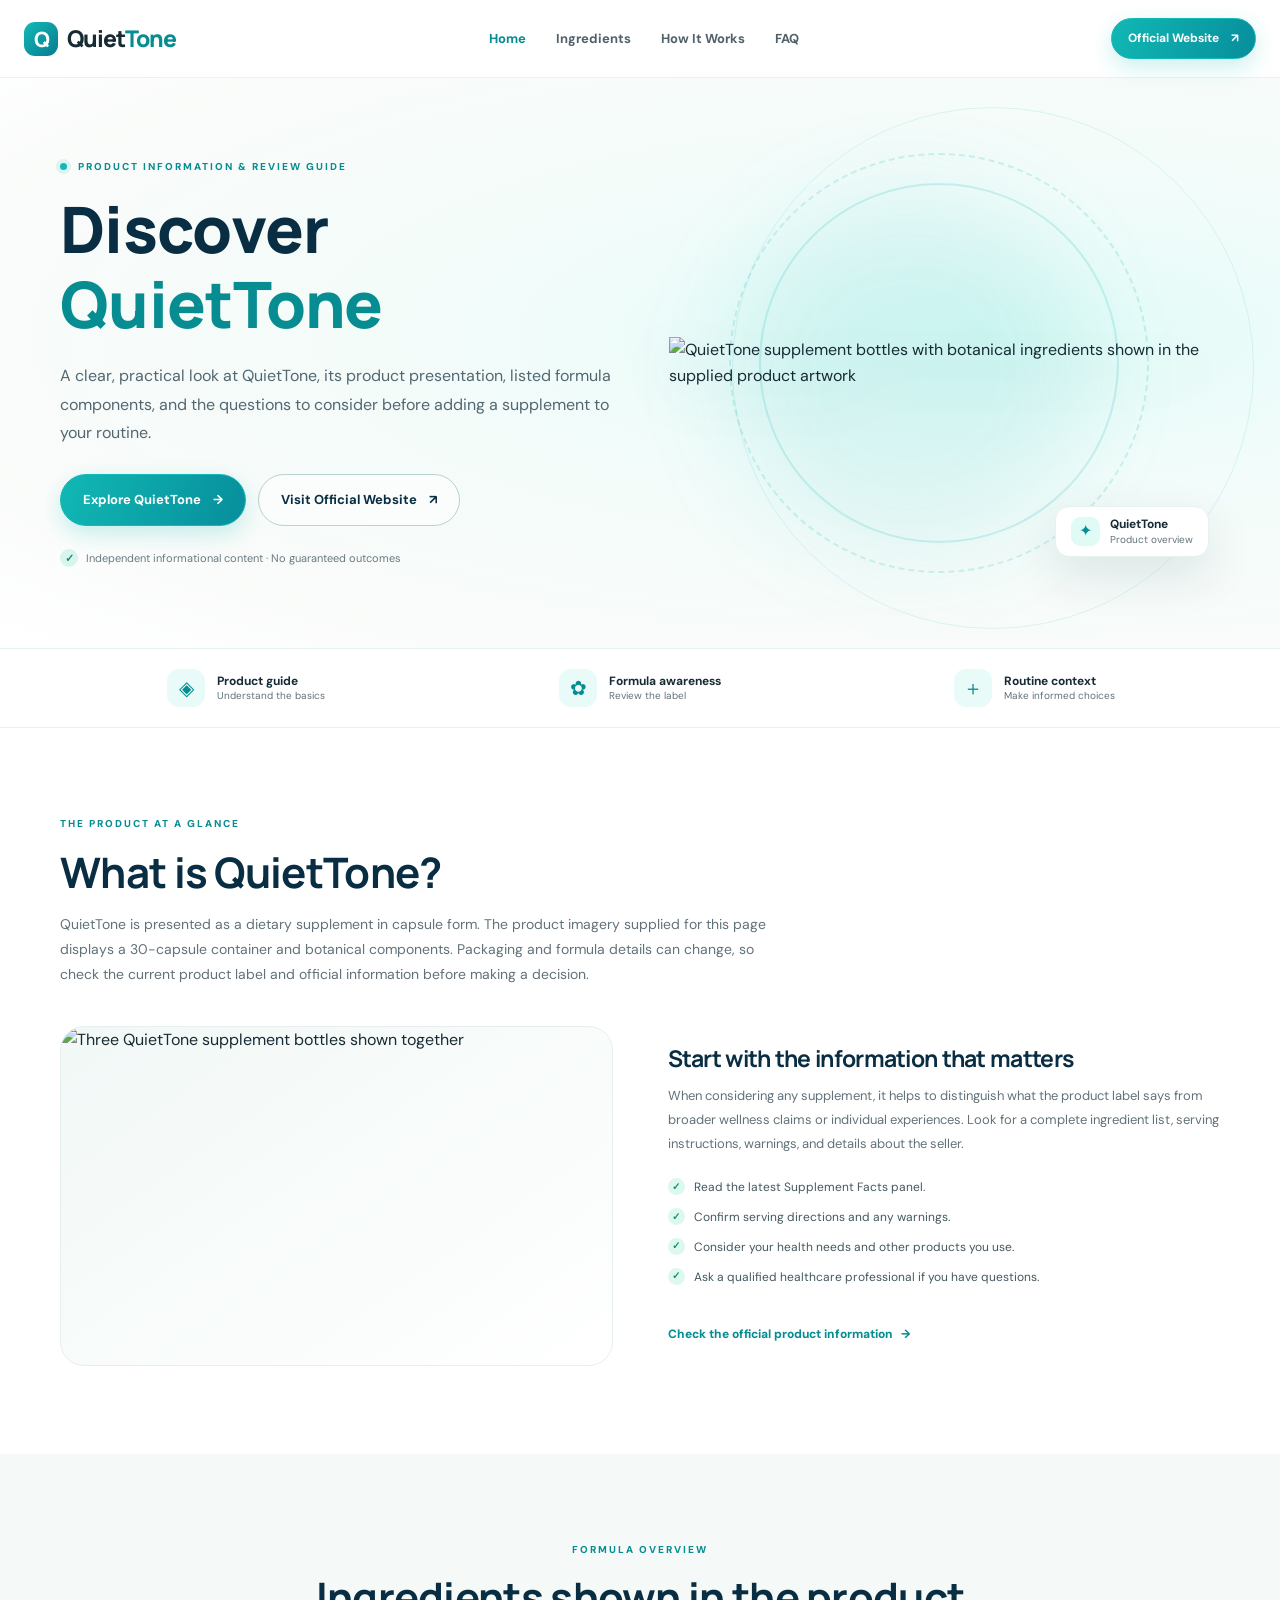
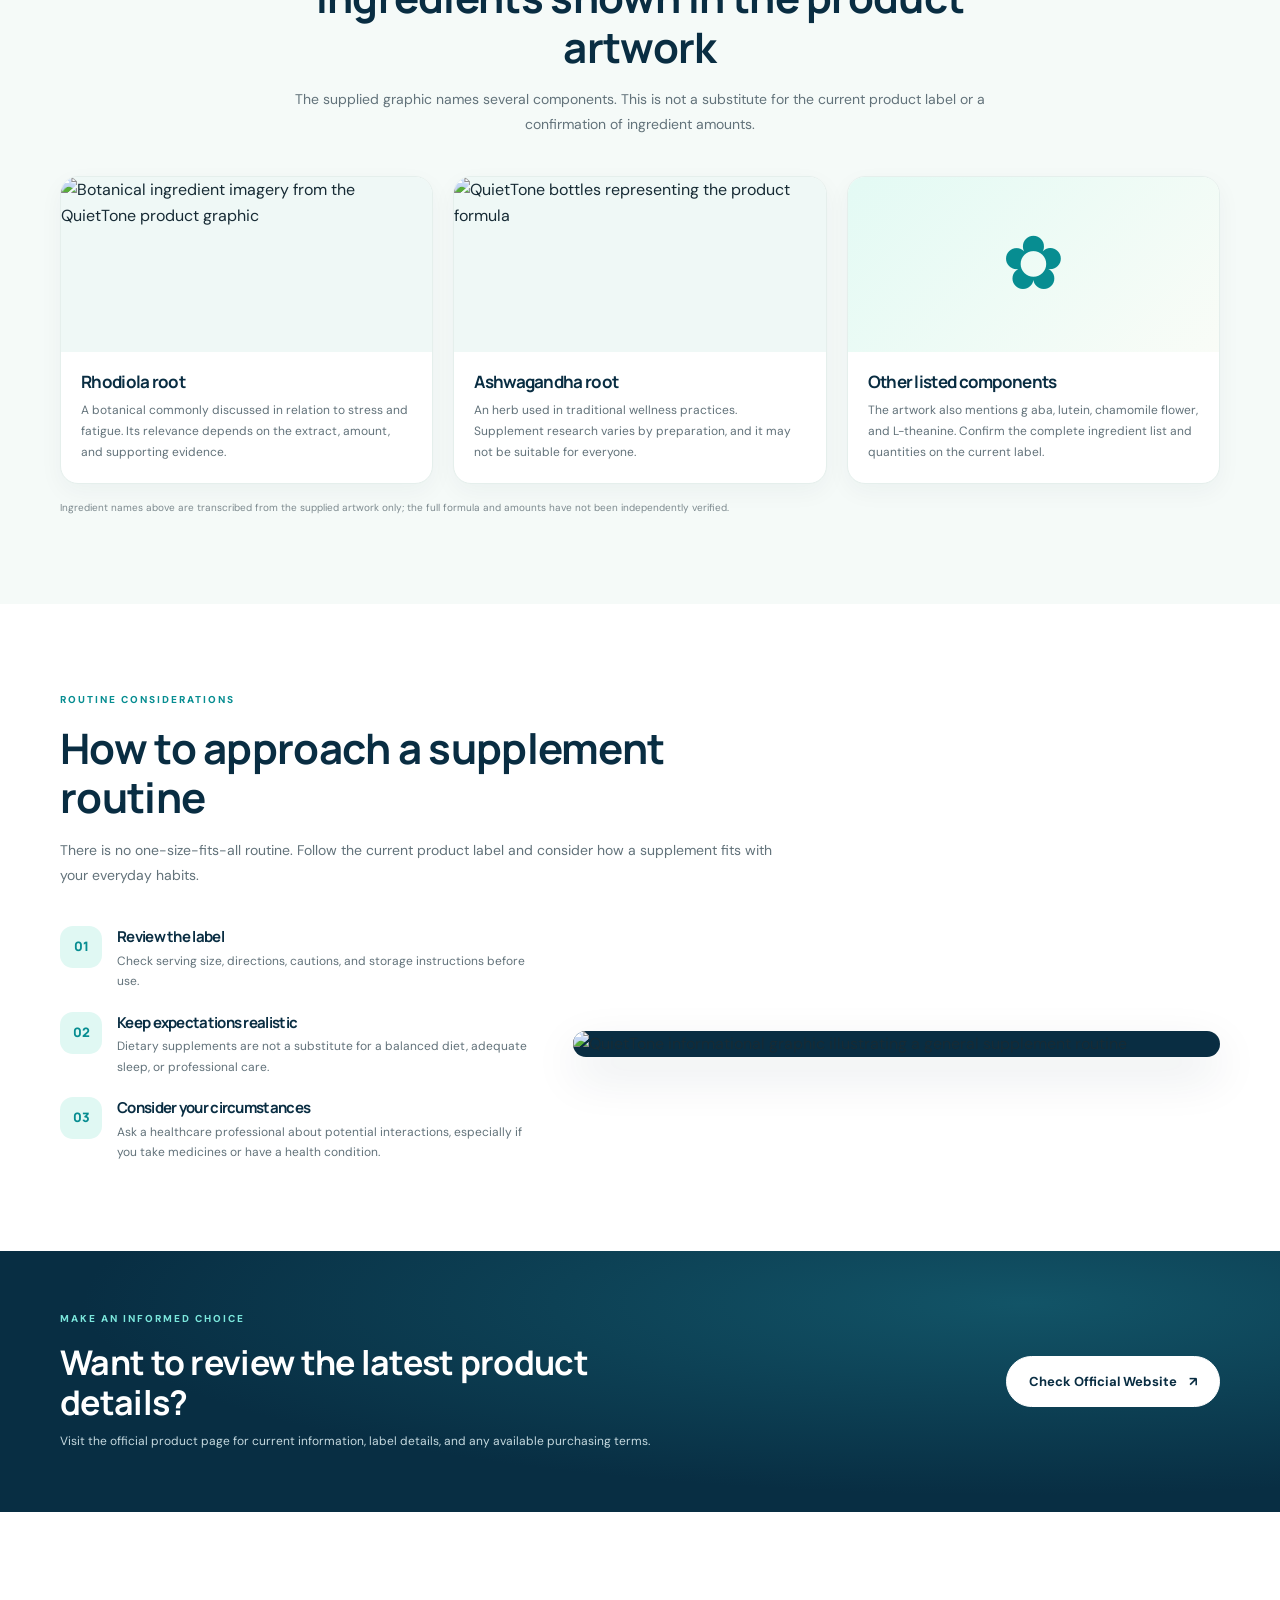
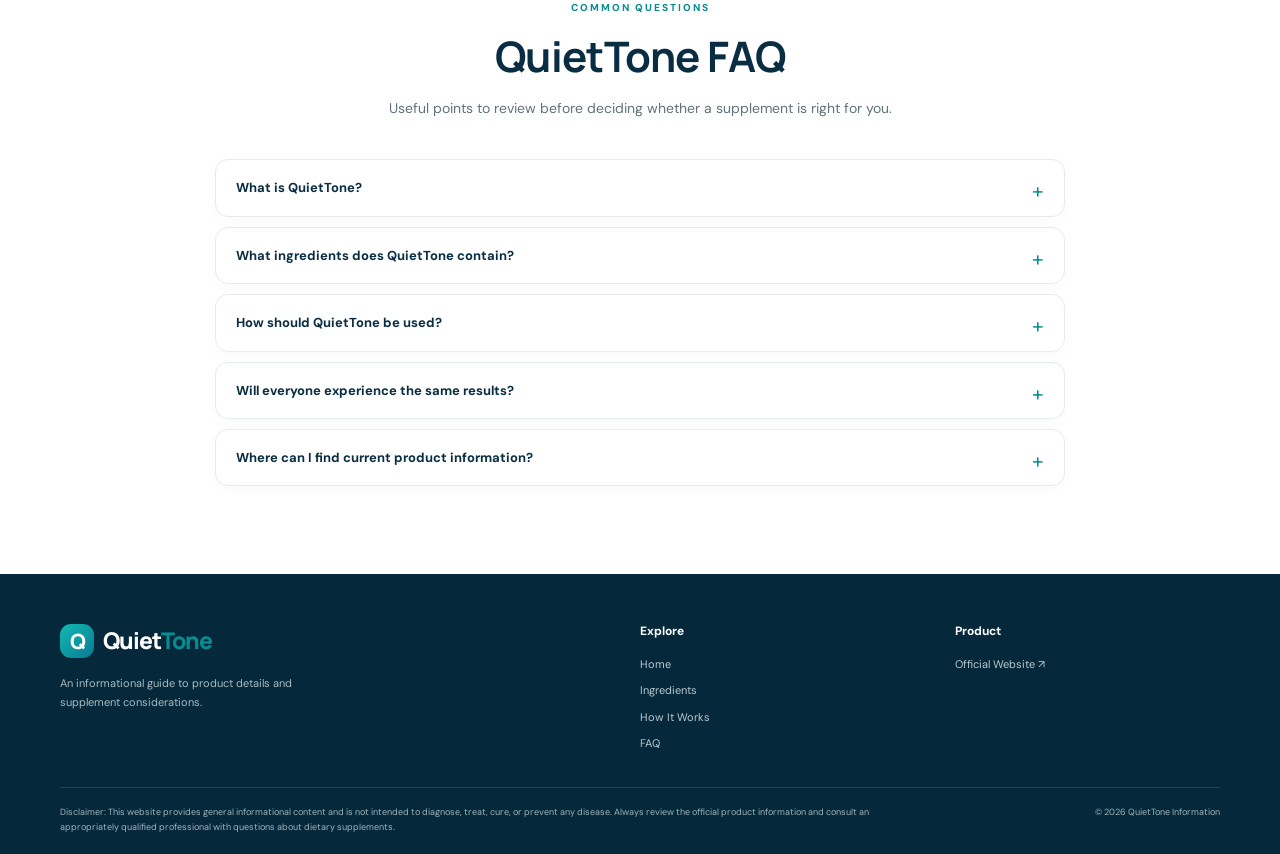
==== commit 906ee575: "Add files via upload" ====
--- a/index.html
+++ b/index.html
@@ -1,74 +1,151 @@
 <!DOCTYPE html>
 <html lang="en">
 <head>
-<meta charset="UTF-8">
-<meta name="viewport" content="width=device-width, initial-scale=1.0">
-<title>QuietTone Reviews: Ear Wellness Support, Benefits, Uses & Results</title>
-<meta name="description" content="Explore QuietTone reviews, ear wellness positioning, potential benefits, ingredients, uses, results, and important consumer considerations.">
-<meta name="keywords" content="QuietTone, QuietTone Reviews, QuietTone Benefits, QuietTone Ingredients, QuietTone Uses, QuietTone Results, ear wellness">
-<meta property="og:title" content="QuietTone Reviews: Ear Wellness Support, Benefits, Uses & Results">
-<meta property="og:description" content="Explore QuietTone reviews, ear wellness positioning, potential benefits, ingredients, uses, results, and important consumer considerations.">
-<meta property="og:type" content="website">
-<meta name="theme-color" content="#087f82">
-<link rel="stylesheet" href="style.css">
+  <meta charset="UTF-8">
+  <meta name="viewport" content="width=device-width, initial-scale=1">
+  <meta name="description" content="Explore QuietTone product information, formula details, suggested use, and what to consider before trying this dietary supplement.">
+  <meta name="keywords" content="QuietTone, QuietTone review, QuietTone ingredients, QuietTone uses, QuietTone supplement">
+  <meta property="og:title" content="QuietTone Reviews: Ingredients, Uses, and What to Know">
+  <meta property="og:description" content="An informational guide to QuietTone, including product details, ingredients, routine considerations, and expectations.">
+  <meta property="og:type" content="website">
+  <title>QuietTone Reviews: Ingredients, Uses, and What to Know</title>
+  <link rel="stylesheet" href="style.css">
 </head>
 <body>
-<header class="site-header">
-      <div class="nav-wrap">
-        <a class="brand" href="index.html" aria-label="QuietTone home"><span class="brand-mark">Q</span><span>Quiet<span class="brand-accent">Tone</span></span></a>
-        <button class="menu-toggle" aria-label="Toggle navigation" aria-expanded="false"><span></span><span></span><span></span></button>
-        <nav class="main-nav" aria-label="Main navigation"><a href="index.html" class="active">Home</a><a href="benefits.html" class="">Benefits</a><a href="ingredients.html" class="">Ingredients</a><a href="uses.html" class="">Uses</a><a href="results.html" class="">Results</a></nav>
-        <a class="nav-cta" href="https://taptobuynow.com/quiettone/">Official Website <span aria-hidden="true">↗</span></a>
+  <a class="skip-link" href="#main">Skip to content</a>
+  <header class="site-header">
+    <div class="nav-wrap">
+      <a class="brand" href="index.html" aria-label="QuietTone home"><span class="brand-mark">Q</span><span>Quiet<span class="brand-accent">Tone</span></span></a>
+      <nav class="main-nav" aria-label="Main navigation">
+        <a class="active" href="index.html">Home</a>
+        <a href="#formula">Ingredients</a>
+        <a href="#how-it-works">How It Works</a>
+        <a href="#faq">FAQ</a>
+      </nav>
+      <a class="button button-small" href="https://taptobuynow.com/quiettone/">Official Website <span aria-hidden="true">↗</span></a>
+    </div>
+  </header>
+
+  <main id="main">
+    <section class="hero">
+      <div class="hero-glow"></div>
+      <div class="container hero-grid">
+        <div class="hero-copy">
+          <p class="eyebrow"><span class="eyebrow-dot"></span> PRODUCT INFORMATION & REVIEW GUIDE</p>
+          <h1>Discover <span>QuietTone</span></h1>
+          <p class="hero-lead">A clear, practical look at QuietTone, its product presentation, listed formula components, and the questions to consider before adding a supplement to your routine.</p>
+          <div class="hero-actions">
+            <a class="button" href="#overview">Explore QuietTone <span aria-hidden="true">→</span></a>
+            <a class="button button-outline" href="https://taptobuynow.com/quiettone/">Visit Official Website <span aria-hidden="true">↗</span></a>
+          </div>
+          <div class="trust-note"><span class="check">✓</span> Independent informational content · No guaranteed outcomes</div>
+        </div>
+        <div class="hero-visual">
+          <div class="visual-ring ring-one"></div><div class="visual-ring ring-two"></div>
+          <img src="images/quiettone-hero.png" alt="QuietTone supplement bottles with botanical ingredients shown in the supplied product artwork">
+          <div class="floating-tag"><span class="tag-icon">✦</span><span><strong>QuietTone</strong><small>Product overview</small></span></div>
+        </div>
       </div>
-    </header>
-<main>
-<section class="hero">
-  <div class="hero-copy"><p class="eyebrow">A thoughtful look at ear wellness</p><h1>QuietTone Reviews: Ear Wellness Support, Benefits, Uses & Results</h1><p class="hero-intro">Explore what QuietTone is, how it is positioned, what to check on its formula, and how to approach expectations responsibly. This independent guide is informational and does not replace professional advice.</p>
-  <div class="hero-actions"><a class="button button-primary" href="https://taptobuynow.com/quiettone/">Explore QuietTone <span>↗</span></a><a class="button button-secondary" href="benefits.html">Explore the Guide <span>→</span></a></div>
-  <div class="trust-line"><span class="trust-dot"></span> Informational guide <span class="trust-sep">•</span> Individual experiences may vary</div></div>
-  <div class="hero-visual"><div class="hero-glow"></div><img src="images/quiettone-product.jpg" alt="QuietTone supplement bottles presented on a clean, neutral background"><div class="hero-caption"><span class="caption-icon">⌁</span><span><strong>QuietTone</strong><small>Ear wellness support</small></span></div></div>
-</section>
+    </section>
 
-<section class="section split"><div><p class="eyebrow">Product overview</p><h2>What Is QuietTone?</h2><p>QuietTone is presented as a dietary supplement associated with ear wellness support. Consumers considering it may want to understand the product’s stated purpose, current ingredients, serving information, and purchase terms before deciding whether it fits their needs.</p><p>Descriptions of intended support are not the same as evidence that a product treats a health condition. QuietTone should not be viewed as a cure for tinnitus, hearing loss, or other ear-related conditions.</p><a class="text-link" href="ingredients.html">Review ingredient considerations →</a></div><img class="section-image" src="images/quiettone-closeup.jpg" alt="Close-up view of QuietTone supplement bottles"></section>
-<section class="section soft"><div class="section-heading"><p class="eyebrow">Explore the guide</p><h2>QuietTone at a Glance</h2><p>Use these topics to understand the product information that matters to consumers.</p></div><div class="card-grid five">
-<a class="info-card" href="benefits.html"><span class="card-icon">◌</span><h3>Ear Wellness Support</h3><p>Understand the product’s general positioning without assuming a medical outcome.</p><span class="card-arrow">Explore benefits →</span></a>
-<a class="info-card" href="ingredients.html"><span class="card-icon">✳</span><h3>Formula & Ingredients</h3><p>Find out what to verify on the current Supplement Facts panel.</p><span class="card-arrow">View ingredients →</span></a>
-<a class="info-card" href="uses.html"><span class="card-icon">◷</span><h3>Daily Routine</h3><p>Learn how to approach label directions and general wellness habits.</p><span class="card-arrow">See usage guide →</span></a>
-<a class="info-card" href="results.html"><span class="card-icon">⌁</span><h3>Intended Uses</h3><p>Separate intended support from claims about individual results.</p><span class="card-arrow">Read expectations →</span></a>
-<a class="info-card" href="results.html"><span class="card-icon">✓</span><h3>Important Facts</h3><p>Consider reviews, evidence, and practical questions before buying.</p><span class="card-arrow">Learn more →</span></a>
-</div></section>
-<section class="section split reverse"><img class="section-image" src="images/quiettone-two-bottles.jpg" alt="Two QuietTone supplement bottles displayed together"><div><p class="eyebrow">Why research ear wellness?</p><h2>Make Space for Informed Choices</h2><p>People explore ear wellness products for different personal reasons. Learning about a product can help consumers ask better questions, but an online description cannot determine the cause of a symptom or establish that a supplement will help.</p><p>Consider product information alongside your own circumstances. If you have persistent, sudden, or concerning ear or hearing symptoms, seek advice from an appropriately qualified healthcare professional.</p></div></section>
-<section class="section"><div class="section-heading"><p class="eyebrow">Potential support</p><h2>QuietTone Benefits: A Careful Overview</h2></div><div class="card-grid three"><article class="plain-card"><h3>Wellness-oriented positioning</h3><p>QuietTone is presented in the context of ear wellness. This describes its positioning, not a confirmed clinical benefit.</p></article><article class="plain-card"><h3>Formula awareness</h3><p>Reviewing the label helps you understand what the product contains and whether any ingredient needs further consideration.</p></article><article class="plain-card"><h3>Routine considerations</h3><p>Clear directions can help consumers understand how a supplement is intended to fit into a routine. Follow the current label.</p></article></div><p class="note"><strong>Important:</strong> Specific benefits, ingredient effects, or results should not be assumed unless supported by reliable, product-specific information.</p></section>
-<section class="section soft split"><div><p class="eyebrow">Formula transparency</p><h2>Check the Current Ingredients</h2><p>The exact current QuietTone formula has not been independently verified for this guide. Ingredient lists and serving details can change, so check the official product label before use. Pay attention to amounts, allergens, other ingredients, and manufacturer information.</p><a class="text-link" href="ingredients.html">Ingredient checklist →</a></div><img class="section-image contained" src="images/quiettone-three-bottles.jpg" alt="Three QuietTone bottles shown as a product group"></section>
-<section class="section split"><div><p class="eyebrow">Everyday habits</p><h2>QuietTone and Daily Wellness</h2><p>An ear wellness supplement, if appropriate for you, should be considered within a broader approach to well-being. General habits such as balanced nutrition, adequate rest, and protecting ears from excessive noise may support overall wellness. They do not guarantee a particular result or replace care for ear symptoms.</p><a class="text-link" href="uses.html">Explore the daily routine guide →</a></div><div class="wellness-art"><div class="sound-ring"></div><div class="sound-ring ring-two"></div><span class="wellness-symbol">♫</span><p>Wellness, considered thoughtfully</p></div></section>
-<section class="section"><div class="section-heading"><p class="eyebrow">Before you buy</p><h2>What to Know Before Buying</h2></div><div class="check-grid"><div>✓ <span>Read the current ingredient list and Supplement Facts.</span></div><div>✓ <span>Confirm serving instructions on the official label.</span></div><div>✓ <span>Review product and manufacturer information.</span></div><div>✓ <span>Consider your individual circumstances and medications.</span></div><div>✓ <span>Check for allergens and other ingredients.</span></div><div>✓ <span>Seek professional guidance when appropriate.</span></div></div></section>
+    <section class="quick-facts">
+      <div class="container facts-grid">
+        <div><span class="fact-icon">◈</span><span><strong>Product guide</strong><small>Understand the basics</small></span></div>
+        <div><span class="fact-icon">✿</span><span><strong>Formula awareness</strong><small>Review the label</small></span></div>
+        <div><span class="fact-icon">＋</span><span><strong>Routine context</strong><small>Make informed choices</small></span></div>
+      </div>
+    </section>
 
-<section class="section faq-section"><div class="section-heading"><p class="eyebrow">Helpful answers</p><h2>Frequently Asked Questions</h2><p>Quick answers to common questions about QuietTone and informed supplement decisions.</p></div><div class="faq-list">
-<div class="faq-item"><button class="faq-question" aria-expanded="false"><span>What is QuietTone?</span><span class="faq-plus">+</span></button><div class="faq-answer"><p>QuietTone is presented as an ear wellness support supplement. This site summarizes its positioning and general consumer considerations; the current product label is the source to consult for exact product details.</p></div></div><div class="faq-item"><button class="faq-question" aria-expanded="false"><span>Can QuietTone cure tinnitus?</span><span class="faq-plus">+</span></button><div class="faq-answer"><p>No cure or treatment claim is established here. QuietTone should not be relied on to diagnose, treat, cure, or prevent tinnitus or another medical condition.</p></div></div><div class="faq-item"><button class="faq-question" aria-expanded="false"><span>What ingredients are in QuietTone?</span><span class="faq-plus">+</span></button><div class="faq-answer"><p>The exact current formula has not been independently verified for this page. Check the official Supplement Facts panel and full ingredient list before purchasing or using it.</p></div></div><div class="faq-item"><button class="faq-question" aria-expanded="false"><span>How should QuietTone be used?</span><span class="faq-plus">+</span></button><div class="faq-answer"><p>Follow the directions on the current official product label. Do not rely on an assumed serving size or schedule from an unofficial source.</p></div></div><div class="faq-item"><button class="faq-question" aria-expanded="false"><span>How quickly might someone notice results?</span><span class="faq-plus">+</span></button><div class="faq-answer"><p>No particular timeline or outcome can be promised. Individual experiences can vary, and product descriptions are not proof of an individual result.</p></div></div><div class="faq-item"><button class="faq-question" aria-expanded="false"><span>Is QuietTone suitable for everyone?</span><span class="faq-plus">+</span></button><div class="faq-answer"><p>Not necessarily. Review the label for ingredients and allergens, and ask a qualified healthcare professional if you have health concerns, take medication, or are unsure whether a supplement is appropriate.</p></div></div><div class="faq-item"><button class="faq-question" aria-expanded="false"><span>Can QuietTone replace hearing care?</span><span class="faq-plus">+</span></button><div class="faq-answer"><p>No. A supplement is not a substitute for hearing assessment or professional care. Seek qualified advice for persistent, sudden, or concerning ear or hearing symptoms.</p></div></div><div class="faq-item"><button class="faq-question" aria-expanded="false"><span>Where can I find current product information?</span><span class="faq-plus">+</span></button><div class="faq-answer"><p>Use the official product website and review the current label, manufacturer details, serving instructions, and purchase terms before making a decision.</p></div></div></div></section>
-<section class="final-cta"><div class="cta-orb"></div><div class="cta-content"><p class="eyebrow">Take the next step</p><h2>Learn More About QuietTone</h2><p>Review current product information and make a decision that fits your needs.</p><a class="button button-white" href="https://taptobuynow.com/quiettone/">Visit Official Website <span>↗</span></a></div><img src="images/quiettone-two-bottles.jpg" alt="QuietTone product bottles" class="cta-product"></section>
-</main>
-<footer class="site-footer">
-      <div class="footer-main">
-        <div class="footer-brand"><a class="brand brand-light" href="index.html"><span class="brand-mark">Q</span><span>Quiet<span class="brand-accent">Tone</span></span></a>
-        <p>Independent informational content about QuietTone and ear wellness.</p></div>
-        <div><h3>Explore</h3><div class="footer-links"><a href="index.html">Home</a><a href="benefits.html">Benefits</a><a href="ingredients.html">Ingredients</a><a href="uses.html">Uses</a><a href="results.html">Results</a></div></div>
-        <div><h3>Product information</h3><p>Review the current label, serving directions, and product details before use.</p><a class="footer-cta" href="https://taptobuynow.com/quiettone/">Visit Official Website ↗</a></div>
+    <section class="section container" id="overview">
+      <div class="section-heading">
+        <p class="eyebrow">THE PRODUCT AT A GLANCE</p>
+        <h2>What is QuietTone?</h2>
+        <p>QuietTone is presented as a dietary supplement in capsule form. The product imagery supplied for this page displays a 30-capsule container and botanical components. Packaging and formula details can change, so check the current product label and official information before making a decision.</p>
       </div>
-      <div class="footer-bottom"><p>Information on this website is provided for general informational purposes only and is not intended to diagnose, treat, cure, or prevent any disease. Review the official product information and consult an appropriately qualified professional with questions about dietary supplements, ingredients, ear health, or personal health considerations.</p><span>© 2026 QuietTone Information</span></div>
-    </footer>
-    <script>
-      const toggle = document.querySelector('.menu-toggle');
-      const nav = document.querySelector('.main-nav');
-      if (toggle && nav) toggle.addEventListener('click', () => {
-        const open = toggle.getAttribute('aria-expanded') === 'true';
-        toggle.setAttribute('aria-expanded', String(!open));
-        nav.classList.toggle('is-open', !open);
-      });
-      document.querySelectorAll('.faq-question').forEach(btn => btn.addEventListener('click', () => {
-        const item = btn.closest('.faq-item');
-        const expanded = btn.getAttribute('aria-expanded') === 'true';
-        btn.setAttribute('aria-expanded', String(!expanded));
-        item.classList.toggle('is-open', !expanded);
-      }));
-    </script>
-</body></html>+      <div class="overview-grid">
+        <div class="overview-image"><img src="images/quiettone-bottles.png" alt="Three QuietTone supplement bottles shown together"></div>
+        <div class="overview-copy">
+          <h3>Start with the information that matters</h3>
+          <p>When considering any supplement, it helps to distinguish what the product label says from broader wellness claims or individual experiences. Look for a complete ingredient list, serving instructions, warnings, and details about the seller.</p>
+          <ul class="check-list">
+            <li>Read the latest Supplement Facts panel.</li>
+            <li>Confirm serving directions and any warnings.</li>
+            <li>Consider your health needs and other products you use.</li>
+            <li>Ask a qualified healthcare professional if you have questions.</li>
+          </ul>
+          <a class="text-link" href="https://taptobuynow.com/quiettone/">Check the official product information <span>→</span></a>
+        </div>
+      </div>
+    </section>
+
+    <section class="section section-soft" id="formula">
+      <div class="container">
+        <div class="section-heading centered">
+          <p class="eyebrow">FORMULA OVERVIEW</p>
+          <h2>Ingredients shown in the product artwork</h2>
+          <p>The supplied graphic names several components. This is not a substitute for the current product label or a confirmation of ingredient amounts.</p>
+        </div>
+        <div class="ingredient-grid">
+          <article class="ingredient-card">
+            <div class="ingredient-image"><img src="images/quiettone-hero.png" alt="Botanical ingredient imagery from the QuietTone product graphic"></div>
+            <div class="ingredient-body"><h3>Rhodiola root</h3><p>A botanical commonly discussed in relation to stress and fatigue. Its relevance depends on the extract, amount, and supporting evidence.</p></div>
+          </article>
+          <article class="ingredient-card">
+            <div class="ingredient-image"><img src="images/quiettone-product.png" alt="QuietTone bottles representing the product formula"></div>
+            <div class="ingredient-body"><h3>Ashwagandha root</h3><p>An herb used in traditional wellness practices. Supplement research varies by preparation, and it may not be suitable for everyone.</p></div>
+          </article>
+          <article class="ingredient-card">
+            <div class="ingredient-image ingredient-symbol"><span>✿</span></div>
+            <div class="ingredient-body"><h3>Other listed components</h3><p>The artwork also mentions g
+aba, lutein, chamomile flower, and L-theanine. Confirm the complete ingredient list and quantities on the current label.</p></div>
+          </article>
+        </div>
+        <p class="small-note">Ingredient names above are transcribed from the supplied artwork only; the full formula and amounts have not been independently verified.</p>
+      </div>
+    </section>
+
+    <section class="section container" id="how-it-works">
+      <div class="section-heading">
+        <p class="eyebrow">ROUTINE CONSIDERATIONS</p>
+        <h2>How to approach a supplement routine</h2>
+        <p>There is no one-size-fits-all routine. Follow the current product label and consider how a supplement fits with your everyday habits.</p>
+      </div>
+      <div class="routine-grid">
+        <div class="routine-steps">
+          <div class="routine-step"><span class="step-number">01</span><div><h3>Review the label</h3><p>Check serving size, directions, cautions, and storage instructions before use.</p></div></div>
+          <div class="routine-step"><span class="step-number">02</span><div><h3>Keep expectations realistic</h3><p>Dietary supplements are not a substitute for a balanced diet, adequate sleep, or professional care.</p></div></div>
+          <div class="routine-step"><span class="step-number">03</span><div><h3>Consider your circumstances</h3><p>Ask a healthcare professional about potential interactions, especially if you take medicines or have a health condition.</p></div></div>
+        </div>
+        <div class="routine-image"><img src="images/quiettone-how-it-works.png" alt="QuietTone informational graphic illustrating a general supplement routine"></div>
+      </div>
+    </section>
+
+    <section class="section section-dark">
+      <div class="container split-cta">
+        <div><p class="eyebrow">MAKE AN INFORMED CHOICE</p><h2>Want to review the latest product details?</h2><p>Visit the official product page for current information, label details, and any available purchasing terms.</p></div>
+        <a class="button button-light" href="https://taptobuynow.com/quiettone/">Check Official Website <span aria-hidden="true">↗</span></a>
+      </div>
+    </section>
+
+    <section class="section container" id="faq">
+      <div class="section-heading centered"><p class="eyebrow">COMMON QUESTIONS</p><h2>QuietTone FAQ</h2><p>Useful points to review before deciding whether a supplement is right for you.</p></div>
+      <div class="faq-list">
+        <details><summary>What is QuietTone?</summary><p>QuietTone is presented in the supplied artwork as a capsule dietary supplement. Refer to the current label and official product information for its precise description.</p></details>
+        <details><summary>What ingredients does QuietTone contain?</summary><p>The supplied graphic names rhodiola root, ashwagandha root, gaba, lutein, chamomile flower, and L-theanine. Verify the full current ingredient list and amounts on the product label.</p></details>
+        <details><summary>How should QuietTone be used?</summary><p>Follow the directions on the current product label. Do not rely on unofficial or unverified dosage instructions.</p></details>
+        <details><summary>Will everyone experience the same results?</summary><p>No. Experiences with supplements can vary, and results are not guaranteed. Individual health, lifestyle, product use, and other factors can matter.</p></details>
+        <details><summary>Where can I find current product information?</summary><p>Review the product label and the official product website. Check the seller's terms before placing an order.</p></details>
+      </div>
+    </section>
+  </main>
+
+  <footer class="site-footer">
+    <div class="container footer-main">
+      <div class="footer-brand"><a class="brand brand-footer" href="index.html"><span class="brand-mark">Q</span><span>Quiet<span class="brand-accent">Tone</span></span></a><p>An informational guide to product details and supplement considerations.</p></div>
+      <div class="footer-links"><strong>Explore</strong><a href="index.html">Home</a><a href="#formula">Ingredients</a><a href="#how-it-works">How It Works</a><a href="#faq">FAQ</a></div>
+      <div class="footer-links"><strong>Product</strong><a href="https://taptobuynow.com/quiettone/">Official Website ↗</a></div>
+    </div>
+    <div class="container footer-bottom"><p>Disclaimer: This website provides general informational content and is not intended to diagnose, treat, cure, or prevent any disease. Always review the official product information and consult an appropriately qualified professional with questions about dietary supplements.</p><span>© 2026 QuietTone Information</span></div>
+  </footer>
+</body>
+</html>
--- a/style.css
+++ b/style.css
@@ -1,7 +1,6 @@
-
 @import url('https://fonts.googleapis.com/css2?family=DM+Sans:wght@400;500;600;700&family=Manrope:wght@400;500;600;700;800&display=swap');
-:root{--ink:#132b36;--muted:#60747d;--teal:#079eaa;--teal2:#21c6c4;--pale:#eaf8f7;--line:#dcebea;--navy:#102d3d;--gold:#e5c77a;--white:#fff;--shadow:0 18px 55px rgba(15,58,68,.11)}
-*{box-sizing:border-box}html{scroll-behavior:smooth}body{margin:0;font-family:"DM Sans",Arial,sans-serif;color:var(--ink);background:#fbfdfc;line-height:1.65}img{max-width:100%;display:block}a{color:inherit;text-decoration:none}.container{width:min(1160px,calc(100% - 40px));margin:auto}.topline{height:5px;background:linear-gradient(90deg,#0c8f9c,#42d4c8,#e5c77a)}header{position:sticky;top:0;z-index:20;background:rgba(255,255,255,.94);backdrop-filter:blur(14px);border-bottom:1px solid #e7efed}.nav{height:76px;display:flex;align-items:center;justify-content:space-between;gap:20px}.brand{font:800 24px Manrope,sans-serif;letter-spacing:-1px;color:var(--navy);display:flex;align-items:center;gap:9px}.brand-mark{width:34px;height:34px;border-radius:12px;background:linear-gradient(135deg,var(--teal),#54d9c8);display:grid;place-items:center;color:#fff;font-size:19px}.navlinks{display:flex;align-items:center;gap:25px;font-size:14px;font-weight:700;color:#49616a}.navlinks a:hover,.navlinks a.active{color:var(--teal)}.nav-cta,.btn{display:inline-flex;align-items:center;justify-content:center;gap:8px;border:0;border-radius:999px;background:linear-gradient(100deg,#078e9b,#17b9b5);color:#fff;padding:13px 22px;font-weight:800;font-size:14px;box-shadow:0 9px 22px rgba(8,157,165,.2);transition:.2s transform,.2s box-shadow}.nav-cta:hover,.btn:hover{transform:translateY(-2px);box-shadow:0 13px 26px rgba(8,157,165,.28)}.btn.secondary{background:#fff;color:var(--navy);border:1px solid var(--line);box-shadow:none}.menu-btn{display:none;background:none;border:1px solid var(--line);border-radius:10px;padding:9px;color:var(--ink);font-size:20px}.hero{padding:66px 0 70px;background:radial-gradient(circle at 83% 35%,#d9f6f1 0,transparent 32%),linear-gradient(130deg,#f7fbfa,#edf8f6 58%,#fdfcf8);overflow:hidden}.hero-grid{display:grid;grid-template-columns:1.05fr .95fr;align-items:center;gap:55px}.eyebrow{display:inline-flex;align-items:center;gap:8px;color:#078d98;text-transform:uppercase;letter-spacing:1.7px;font-size:11px;font-weight:800}.eyebrow:before{content:"";width:24px;height:2px;background:var(--teal)}h1,h2,h3{font-family:Manrope,Arial,sans-serif;line-height:1.15;letter-spacing:-.8px}h1{font-size:clamp(35px,5vw,59px);margin:17px 0 18px;color:var(--navy)}h2{font-size:clamp(27px,3vw,38px);margin:0 0 15px;color:var(--navy)}h3{font-size:19px;margin:0 0 8px;color:var(--navy)}p{margin:0 0 15px;color:#536a73}.hero p{font-size:17px;max-width:610px}.actions{display:flex;gap:12px;flex-wrap:wrap;margin-top:27px}.hero-media{position:relative}.hero-media img{width:100%;height:420px;object-fit:contain;border-radius:28px;filter:drop-shadow(0 25px 30px rgba(26,73,78,.13))}.orb{position:absolute;inset:7% 5%;border-radius:50%;background:radial-gradient(circle,#d2f6f1 0,#b7eae5 42%,transparent 70%);z-index:-1}.trustline{display:flex;gap:20px;flex-wrap:wrap;margin-top:28px;color:#61767d;font-size:12px;font-weight:700}.trustline span:before{content:"✓";color:var(--teal);margin-right:7px}.section{padding:72px 0}.section.soft{background:#f1f8f6}.section.dark{background:var(--navy);color:#fff}.section.dark h2,.section.dark h3{color:#fff}.section.dark p{color:#c5d5d9}.section-head{max-width:720px;margin:0 auto 34px;text-align:center}.section-head p{font-size:16px}.grid{display:grid;grid-template-columns:repeat(3,1fr);gap:18px}.grid.two{grid-template-columns:repeat(2,1fr)}.grid.four{grid-template-columns:repeat(4,1fr)}.card{background:#fff;border:1px solid #e3eeeb;border-radius:20px;padding:24px;box-shadow:0 8px 26px rgba(20,67,74,.045);transition:transform .2s,box-shadow .2s}.card:hover{transform:translateY(-4px);box-shadow:var(--shadow)}.iconbox{width:44px;height:44px;border-radius:14px;background:#e4f7f4;color:#0798a2;display:grid;place-items:center;font-size:21px;margin-bottom:17px}.card p{font-size:14px;margin-bottom:0}.split{display:grid;grid-template-columns:1fr 1fr;gap:42px;align-items:center}.split img{width:100%;height:350px;object-fit:contain;border-radius:22px;background:#f3f8f7}.list-check{list-style:none;padding:0;margin:18px 0}.list-check li{padding:8px 0 8px 28px;position:relative;color:#536a73}.list-check li:before{content:"✓";position:absolute;left:0;top:8px;width:19px;height:19px;border-radius:50%;background:#dff6f1;color:#078e99;font-size:12px;font-weight:900;text-align:center;line-height:19px}.notice{border-left:4px solid var(--teal);background:#eaf8f6;border-radius:0 14px 14px 0;padding:18px 20px;color:#355760;margin:20px 0}.notice strong{color:var(--navy)}.page-hero{padding:54px 0 48px;background:linear-gradient(125deg,#edf8f6,#f8fbfa);border-bottom:1px solid var(--line)}.page-hero .container{max-width:950px}.page-hero h1{font-size:clamp(33px,4vw,49px);max-width:850px}.page-hero p{font-size:17px;max-width:760px}.crumb{font-size:12px;color:#71858b;margin-bottom:18px}.crumb a{color:var(--teal);font-weight:700}.steps{counter-reset:step;display:grid;grid-template-columns:repeat(5,1fr);gap:12px}.step{background:#fff;border:1px solid var(--line);border-radius:18px;padding:20px 16px;position:relative}.step:before{counter-increment:step;content:"0" counter(step);display:grid;place-items:center;width:35px;height:35px;border-radius:50%;background:var(--navy);color:#fff;font-weight:800;margin-bottom:15px}.step p{font-size:13px;margin:0}.faq{max-width:850px;margin:auto}.faq details{background:#fff;border:1px solid var(--line);border-radius:14px;margin:10px 0;padding:17px 20px}.faq summary{cursor:pointer;list-style:none;font-weight:800;color:var(--navy);padding-right:25px;position:relative}.faq summary::-webkit-details-marker{display:none}.faq summary:after{content:"+";position:absolute;right:0;color:var(--teal);font-size:21px;top:-4px}.faq details[open] summary:after{content:"−"}.faq details p{margin:12px 0 0;font-size:14px}.cta-band{background:linear-gradient(115deg,#103346,#087f89);color:#fff;border-radius:28px;padding:40px;display:flex;align-items:center;justify-content:space-between;gap:25px;overflow:hidden;position:relative}.cta-band h2{color:#fff;margin-bottom:8px}.cta-band p{color:#d3e5e5;margin:0;max-width:600px}.cta-band .btn{background:#e6cf8b;color:#173442;box-shadow:none;white-space:nowrap}.cta-band:after{content:"";position:absolute;width:240px;height:240px;border:1px solid rgba(255,255,255,.14);border-radius:50%;right:18%;top:-140px;box-shadow:0 0 0 24px rgba(255,255,255,.035),0 0 0 48px rgba(255,255,255,.025);pointer-events:none}footer{background:#0c2533;color:#d6e2e4;padding:45px 0 20px}.footer-grid{display:grid;grid-template-columns:1.5fr 1fr 1fr;gap:35px}.footer-brand{color:#fff;margin-bottom:12px}.footer-grid p{color:#b6c8cc;font-size:13px;max-width:430px}.footer-title{font-weight:800;color:#fff;margin-bottom:12px}.footer-links{display:grid;gap:7px;font-size:13px;color:#c2d2d5}.footer-links a:hover{color:#6ee0d5}.disclaimer{font-size:11px!important;color:#9eb3b9!important;border-top:1px solid rgba(255,255,255,.12);padding-top:16px;margin-top:28px;max-width:none!important}.copyright{font-size:11px;color:#8ea7ad;padding-top:13px;border-top:1px solid rgba(255,255,255,.1);margin-top:18px}.tag{display:inline-block;border-radius:99px;padding:5px 10px;background:#e4f6f3;color:#078d98;font-size:11px;font-weight:800;text-transform:uppercase;letter-spacing:.6px;margin-bottom:10px}.image-frame{background:linear-gradient(135deg,#e5f5f2,#f7faf9);border-radius:24px;padding:15px}.image-frame img{height:310px;width:100%;object-fit:contain}.muted{font-size:13px;color:#72858b}
-@media(max-width:900px){.navlinks{gap:14px}.nav-cta{display:none}.hero-grid{gap:25px}.grid.four{grid-template-columns:repeat(2,1fr)}.steps{grid-template-columns:repeat(3,1fr)}}
-@media(max-width:700px){.container{width:min(100% - 30px,560px)}.nav{height:66px}.menu-btn{display:block}.navlinks{display:none;position:absolute;left:15px;right:15px;top:66px;background:#fff;border:1px solid var(--line);border-radius:16px;padding:14px;box-shadow:var(--shadow);flex-direction:column;align-items:stretch;gap:0}.navlinks.open{display:flex}.navlinks a{padding:11px 12px;border-radius:9px}.navlinks a:hover{background:#edf8f6}.hero{padding:44px 0 50px}.hero-grid,.split{grid-template-columns:1fr}.hero-media img{height:300px}.hero-grid{gap:12px}.section{padding:53px 0}.grid,.grid.two{grid-template-columns:1fr}.grid.four{grid-template-columns:repeat(2,1fr)}.steps{grid-template-columns:1fr 1fr}.cta-band{padding:28px;display:block}.cta-band .btn{margin-top:20px}.footer-grid{grid-template-columns:1fr 1fr}.footer-grid>div:first-child{grid-column:1/-1}}
-@media(max-width:420px){.grid.four{grid-template-columns:1fr}.steps{grid-template-columns:1fr}.actions .btn{width:100%}.footer-grid{grid-template-columns:1fr}.footer-grid>div:first-child{grid-column:auto}}
+:root{--navy:#092d42;--navy2:#0c4050;--teal:#13b9b5;--teal-dark:#078d91;--mint:#e9fbf8;--ink:#172b35;--muted:#62727a;--line:#dce9e7;--cream:#f7faf8;--white:#fff;--shadow:0 18px 48px rgba(9,45,66,.11)}
+*{box-sizing:border-box}html{scroll-behavior:smooth}body{margin:0;color:var(--ink);font-family:'DM Sans',Arial,sans-serif;line-height:1.65;background:#fff}img{display:block;max-width:100%}a{color:inherit;text-decoration:none}.container{width:min(1160px,calc(100% - 48px));margin-inline:auto}.skip-link{position:absolute;left:-9999px;top:8px;background:#fff;padding:10px;z-index:10}.skip-link:focus{left:8px}.site-header{height:78px;background:rgba(255,255,255,.96);border-bottom:1px solid #edf2f0;position:sticky;top:0;z-index:5;backdrop-filter:blur(12px)}.nav-wrap{width:min(1240px,calc(100% - 48px));height:100%;margin:auto;display:flex;align-items:center;justify-content:space-between;gap:28px}.brand{display:flex;align-items:center;gap:9px;font-family:Manrope,sans-serif;font-weight:800;font-size:23px;letter-spacing:-1px;white-space:nowrap}.brand-mark{width:34px;height:34px;border-radius:11px;background:linear-gradient(135deg,var(--teal),#087b91);color:white;display:grid;place-items:center;font-size:21px}.brand-accent{color:var(--teal-dark)}.main-nav{display:flex;align-items:center;gap:30px;color:#50616a;font-size:13px;font-weight:700}.main-nav a{transition:color .2s}.main-nav a:hover,.main-nav a.active{color:var(--teal-dark)}.button{display:inline-flex;align-items:center;justify-content:center;gap:12px;border:1px solid var(--teal);border-radius:999px;padding:14px 22px;background:linear-gradient(110deg,#11b8b4,#078e9c);color:#fff;font-weight:700;font-size:13px;box-shadow:0 8px 22px rgba(19,185,181,.22);transition:transform .2s,box-shadow .2s,filter .2s}.button:hover{transform:translateY(-2px);box-shadow:0 12px 26px rgba(19,185,181,.3);filter:saturate(1.1)}.button-small{padding:10px 16px;font-size:12px}.button-outline{background:rgba(255,255,255,.06);color:#fff;border-color:rgba(255,255,255,.5);box-shadow:none}.button-light{background:#fff;color:var(--navy);border-color:#fff;box-shadow:none}.hero{position:relative;overflow:hidden;background:radial-gradient(ellipse at 77% 45%,#dffbf7 0,#f1fcfa 32%,#f8fbf9 68%,#fff 100%);min-height:570px;display:flex;align-items:center}.hero:before{content:"";position:absolute;width:520px;height:520px;border:1px solid rgba(19,185,181,.13);border-radius:50%;right:2%;top:5%}.hero-glow{position:absolute;width:360px;height:360px;border-radius:50%;background:rgba(19,185,181,.10);filter:blur(45px);right:15%;top:20%}.hero-grid{position:relative;display:grid;grid-template-columns:1fr 1fr;align-items:center;gap:36px;padding-top:44px;padding-bottom:44px}.eyebrow{margin:0 0 15px;color:var(--teal-dark);font-size:10px;font-weight:800;letter-spacing:2px}.eyebrow-dot{display:inline-block;width:7px;height:7px;background:var(--teal);border-radius:50%;margin-right:7px;box-shadow:0 0 0 4px rgba(19,185,181,.13)}h1,h2,h3,p{margin-top:0}h1,h2,h3{font-family:Manrope,'DM Sans',sans-serif;line-height:1.18;letter-spacing:-.7px}h1{font-size:clamp(42px,5vw,66px);max-width:600px;margin-bottom:20px;font-weight:800;color:var(--navy)}h1 span{color:var(--teal-dark)}.hero-lead{font-size:16px;color:#536771;max-width:560px;line-height:1.8;margin-bottom:26px}.hero-actions{display:flex;flex-wrap:wrap;gap:12px}.hero .button-outline{color:var(--navy);border-color:#b7d2d0;background:rgba(255,255,255,.55)}.trust-note{display:flex;align-items:center;gap:8px;color:#687a80;font-size:11px;margin-top:23px}.check{display:grid;place-items:center;border-radius:50%;width:18px;height:18px;background:#d8f5ed;color:#168a72;font-size:11px;font-weight:bold}.hero-visual{min-height:440px;position:relative;display:grid;place-items:center}.hero-visual>img{width:min(100%,540px);max-height:480px;object-fit:contain;position:relative;z-index:1;filter:drop-shadow(0 20px 25px rgba(13,64,75,.13));transition:transform .35s}.hero-visual>img:hover{transform:scale(1.025)}.visual-ring{position:absolute;border:2px solid rgba(19,185,181,.18);border-radius:50%;aspect-ratio:1}.ring-one{width:360px}.ring-two{width:420px;border-style:dashed}.floating-tag{position:absolute;bottom:26px;right:2%;z-index:2;background:#fff;border:1px solid #e5f2ef;border-radius:14px;padding:10px 15px;display:flex;align-items:center;gap:10px;box-shadow:var(--shadow)}.tag-icon{width:29px;height:29px;display:grid;place-items:center;border-radius:9px;background:#e0faf5;color:var(--teal-dark)}.floating-tag strong,.floating-tag small{display:block;line-height:1.3}.floating-tag strong{font-size:12px}.floating-tag small{font-size:10px;color:var(--muted)}.quick-facts{border-top:1px solid #e7f2ef;border-bottom:1px solid #e7f2ef;background:#fff}.facts-grid{display:grid;grid-template-columns:repeat(3,1fr);padding:20px 0;gap:22px}.facts-grid>div{display:flex;align-items:center;justify-content:center;gap:12px}.fact-icon{width:38px;height:38px;display:grid;place-items:center;border-radius:12px;background:var(--mint);color:var(--teal-dark);font-size:20px}.facts-grid strong,.facts-grid small{display:block;line-height:1.4}.facts-grid strong{font-size:12px}.facts-grid small{font-size:10px;color:var(--muted)}.section{padding-top:88px;padding-bottom:88px}.section-heading{max-width:720px;margin-bottom:38px}.section-heading h2{font-size:clamp(29px,3.4vw,42px);color:var(--navy);margin-bottom:15px}.section-heading>p:not(.eyebrow){color:var(--muted);font-size:14px;line-height:1.8}.centered{text-align:center;margin-left:auto;margin-right:auto}.overview-grid{display:grid;grid-template-columns:1fr 1fr;gap:55px;align-items:center}.overview-image{background:linear-gradient(145deg,#f1f8f6,#fff);border:1px solid #e7f0ee;border-radius:24px;overflow:hidden;min-height:340px;display:grid;place-items:center}.overview-image img{width:100%;height:100%;max-height:390px;object-fit:contain;transition:transform .3s}.overview-image:hover img{transform:scale(1.025)}.overview-copy h3{font-size:23px;color:var(--navy);margin-bottom:12px}.overview-copy p{font-size:13px;color:var(--muted);line-height:1.85}.check-list{padding:0;list-style:none;margin:22px 0}.check-list li{position:relative;padding:0 0 10px 26px;font-size:12px;color:#435860}.check-list li:before{content:"✓";position:absolute;left:0;top:0;width:17px;height:17px;display:grid;place-items:center;border-radius:50%;background:#dcf8ef;color:#148d75;font-size:10px;font-weight:bold}.text-link{color:var(--teal-dark);font-size:12px;font-weight:800}.text-link span{padding-left:5px;transition:padding .2s}.text-link:hover span{padding-left:10px}.section-soft{background:#f5faf8}.ingredient-grid{display:grid;grid-template-columns:repeat(3,1fr);gap:20px}.ingredient-card{background:#fff;border:1px solid #e5efec;border-radius:18px;overflow:hidden;box-shadow:0 8px 24px rgba(9,45,66,.045);transition:transform .25s,box-shadow .25s}.ingredient-card:hover{transform:translateY(-5px);box-shadow:var(--shadow)}.ingredient-image{height:175px;background:#eff8f6;display:grid;place-items:center;overflow:hidden}.ingredient-image img{width:100%;height:100%;object-fit:cover;object-position:center 45%;transition:transform .35s}.ingredient-card:hover .ingredient-image img{transform:scale(1.04)}.ingredient-symbol{background:linear-gradient(135deg,#e3faf4,#f9fcf7);color:var(--teal-dark);font-size:75px}.ingredient-body{padding:20px}.ingredient-body h3{font-size:17px;color:var(--navy);margin-bottom:8px}.ingredient-body p{font-size:12px;color:var(--muted);line-height:1.75;margin-bottom:0}.small-note{font-size:10px;color:#7c898e;margin:16px 0 0}.routine-grid{display:grid;grid-template-columns:.85fr 1.15fr;gap:35px;align-items:center}.routine-steps{display:grid;gap:20px}.routine-step{display:flex;gap:15px}.step-number{flex:0 0 42px;height:42px;border-radius:13px;display:grid;place-items:center;background:#e0f8f3;color:var(--teal-dark);font-family:Manrope,sans-serif;font-size:13px;font-weight:800}.routine-step h3{font-size:15px;color:var(--navy);margin:2px 0 5px}.routine-step p{font-size:12px;color:var(--muted);line-height:1.7;margin:0}.routine-image{border-radius:20px;overflow:hidden;background:var(--navy);box-shadow:var(--shadow)}.routine-image img{width:100%;height:100%;object-fit:cover}.section-dark{background:radial-gradient(ellipse at 80% 20%,#125467,#082e43 65%);color:#fff;padding:60px 0}.split-cta{display:flex;align-items:center;justify-content:space-between;gap:35px}.split-cta .eyebrow{color:#7be7dc}.split-cta h2{font-size:clamp(24px,3vw,34px);max-width:600px;margin-bottom:10px}.split-cta p:not(.eyebrow){font-size:12px;color:#c5d9df;max-width:600px;margin-bottom:0}.faq-list{max-width:850px;margin:auto;display:grid;gap:10px}.faq-list details{border:1px solid #e3eeeb;border-radius:13px;background:#fff;padding:0 20px;box-shadow:0 4px 15px rgba(9,45,66,.025)}.faq-list summary{cursor:pointer;list-style:none;padding:17px 28px 17px 0;font-size:13px;font-weight:700;color:var(--navy);position:relative}.faq-list summary::-webkit-details-marker{display:none}.faq-list summary:after{content:"+";position:absolute;right:0;top:14px;color:var(--teal-dark);font-size:21px;font-weight:400}.faq-list details[open] summary:after{content:"−"}.faq-list details p{font-size:12px;color:var(--muted);line-height:1.75;margin:0;padding:0 0 18px}.site-footer{background:#06283b;color:#d7e5e9}.footer-main{display:grid;grid-template-columns:2fr 1fr 1fr;gap:50px;padding-top:48px;padding-bottom:35px}.brand-footer{color:#fff}.footer-brand p{font-size:11px;color:#a7bdc4;max-width:280px;margin:14px 0 0}.footer-links{display:flex;flex-direction:column;align-items:flex-start;gap:8px;font-size:11px;color:#b8cbd0}.footer-links strong{color:#fff;font-size:12px;margin-bottom:5px}.footer-links a:hover{color:#62e1d7}.footer-bottom{border-top:1px solid rgba(255,255,255,.12);padding-top:17px;padding-bottom:20px;display:flex;justify-content:space-between;align-items:flex-start;gap:25px}.footer-bottom p{max-width:850px;color:#9fb5bd;font-size:9px;line-height:1.65;margin:0}.footer-bottom span{white-space:nowrap;color:#9fb5bd;font-size:9px}
+@media(max-width:900px){.main-nav{gap:15px}.hero-grid{gap:10px}.hero-visual{min-height:370px}.ring-one{width:290px}.ring-two{width:350px}.overview-grid{gap:30px}.routine-grid{grid-template-columns:1fr 1fr}}
+@media(max-width:680px){.container,.nav-wrap{width:min(100% - 32px,520px)}.site-header{height:auto;position:relative}.nav-wrap{padding:13px 0;flex-wrap:wrap;gap:12px}.brand{font-size:21px}.nav-wrap>.button{margin-left:auto}.main-nav{order:3;width:100%;overflow-x:auto;justify-content:flex-start;padding:8px 0 2px;gap:22px}.main-nav a{white-space:nowrap}.hero{min-height:0}.hero-grid{grid-template-columns:1fr;padding-top:55px;padding-bottom:28px;gap:8px}.hero-copy{text-align:center}.hero-copy .eyebrow{font-size:9px}.hero-lead{font-size:14px;margin-left:auto;margin-right:auto}.hero-actions{justify-content:center}.trust-note{justify-content:center}.hero-visual{min-height:330px}.hero-visual>img{max-height:350px;width:min(100%,420px)}.ring-one{width:260px}.ring-two{width:315px}.floating-tag{bottom:10px;right:0}.facts-grid{grid-template-columns:1fr;gap:13px;padding:18px 0}.facts-grid>div{justify-content:flex-start;padding-left:12%}.section{padding-top:60px;padding-bottom:60px}.section-heading{margin-bottom:28px}.overview-grid,.routine-grid{grid-template-columns:1fr;gap:25px}.overview-image{min-height:250px}.ingredient-grid{grid-template-columns:1fr;gap:15px}.ingredient-card{display:grid;grid-template-columns:120px 1fr;align-items:stretch}.ingredient-image{height:100%;min-height:145px}.ingredient-body{padding:16px}.ingredient-body h3{font-size:15px}.ingredient-body p{font-size:11px}.split-cta{align-items:flex-start;flex-direction:column}.section-dark{padding:45px 0}.footer-main{grid-template-columns:1fr 1fr;gap:28px;padding-top:36px}.footer-brand{grid-column:1/-1}.footer-bottom{flex-direction:column;gap:10px}}
+@media(prefers-reduced-motion:reduce){*,*::before,*::after{scroll-behavior:auto!important;transition:none!important}}
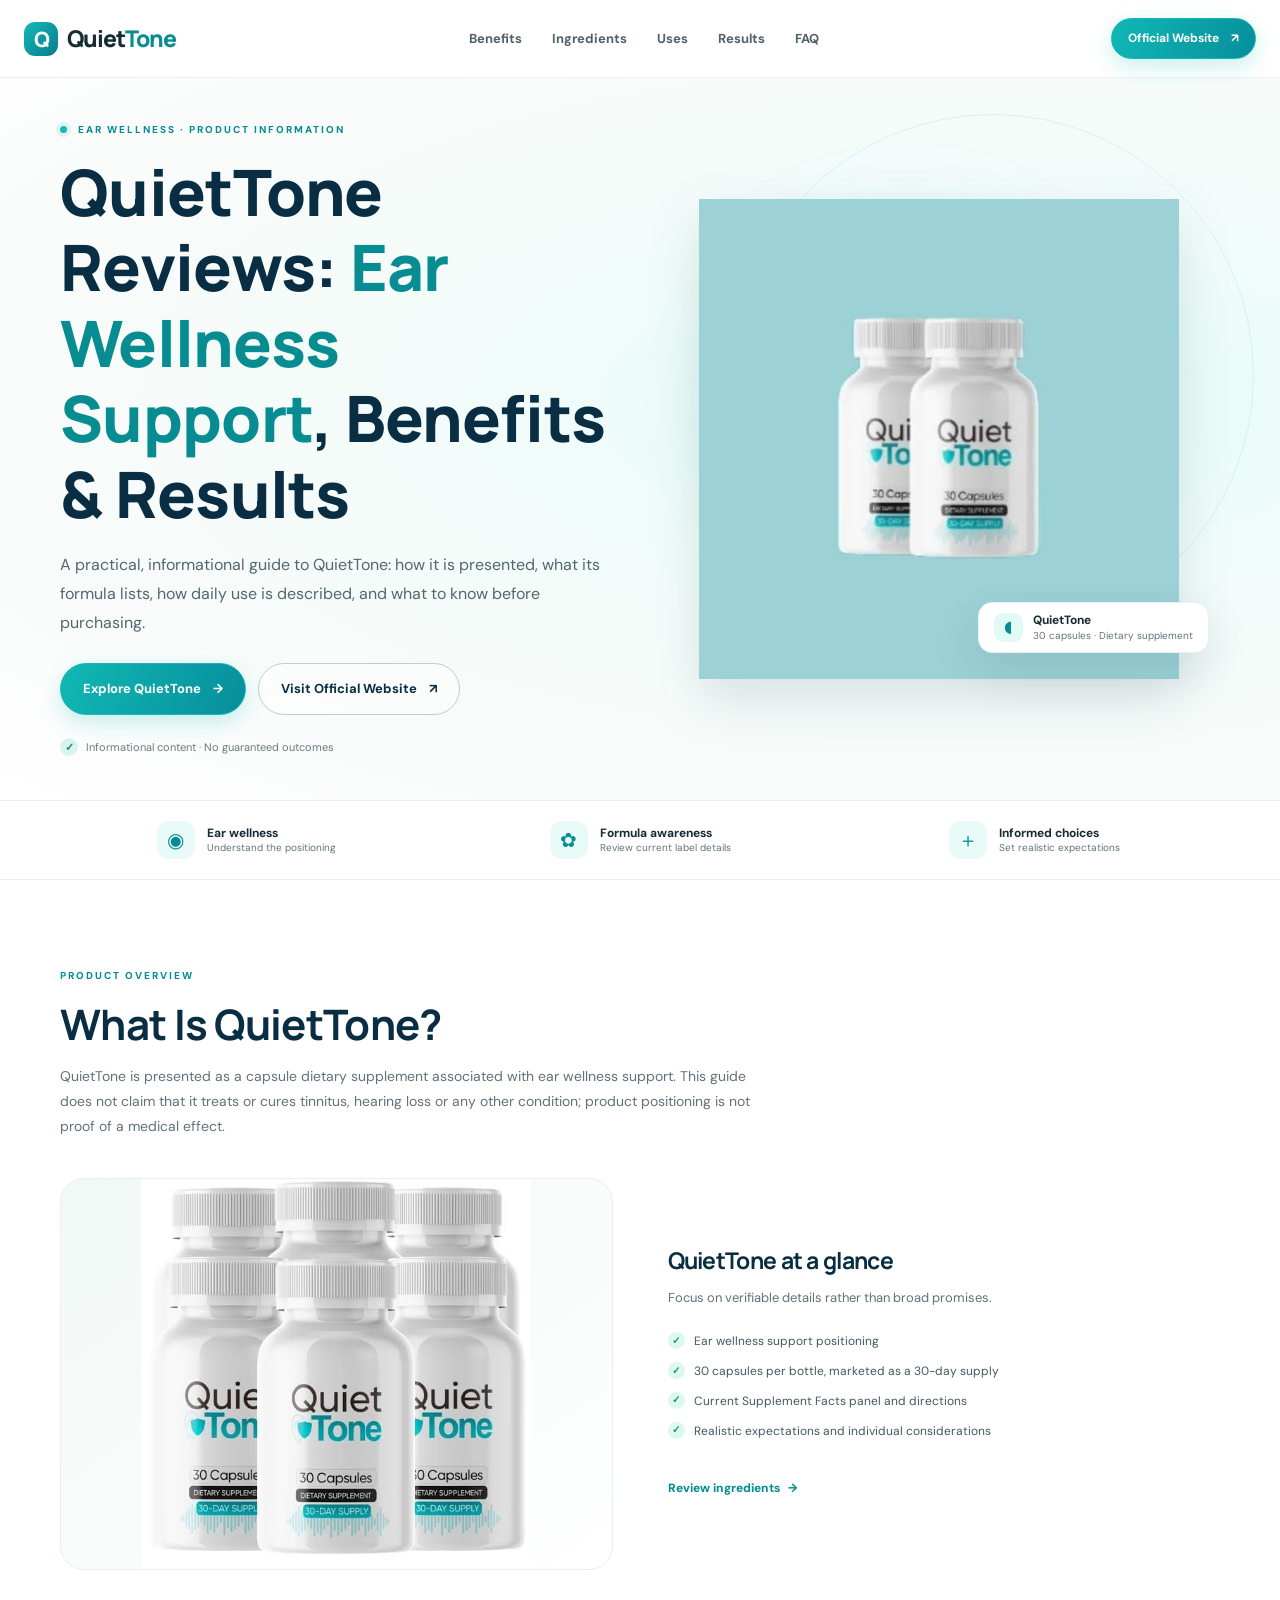
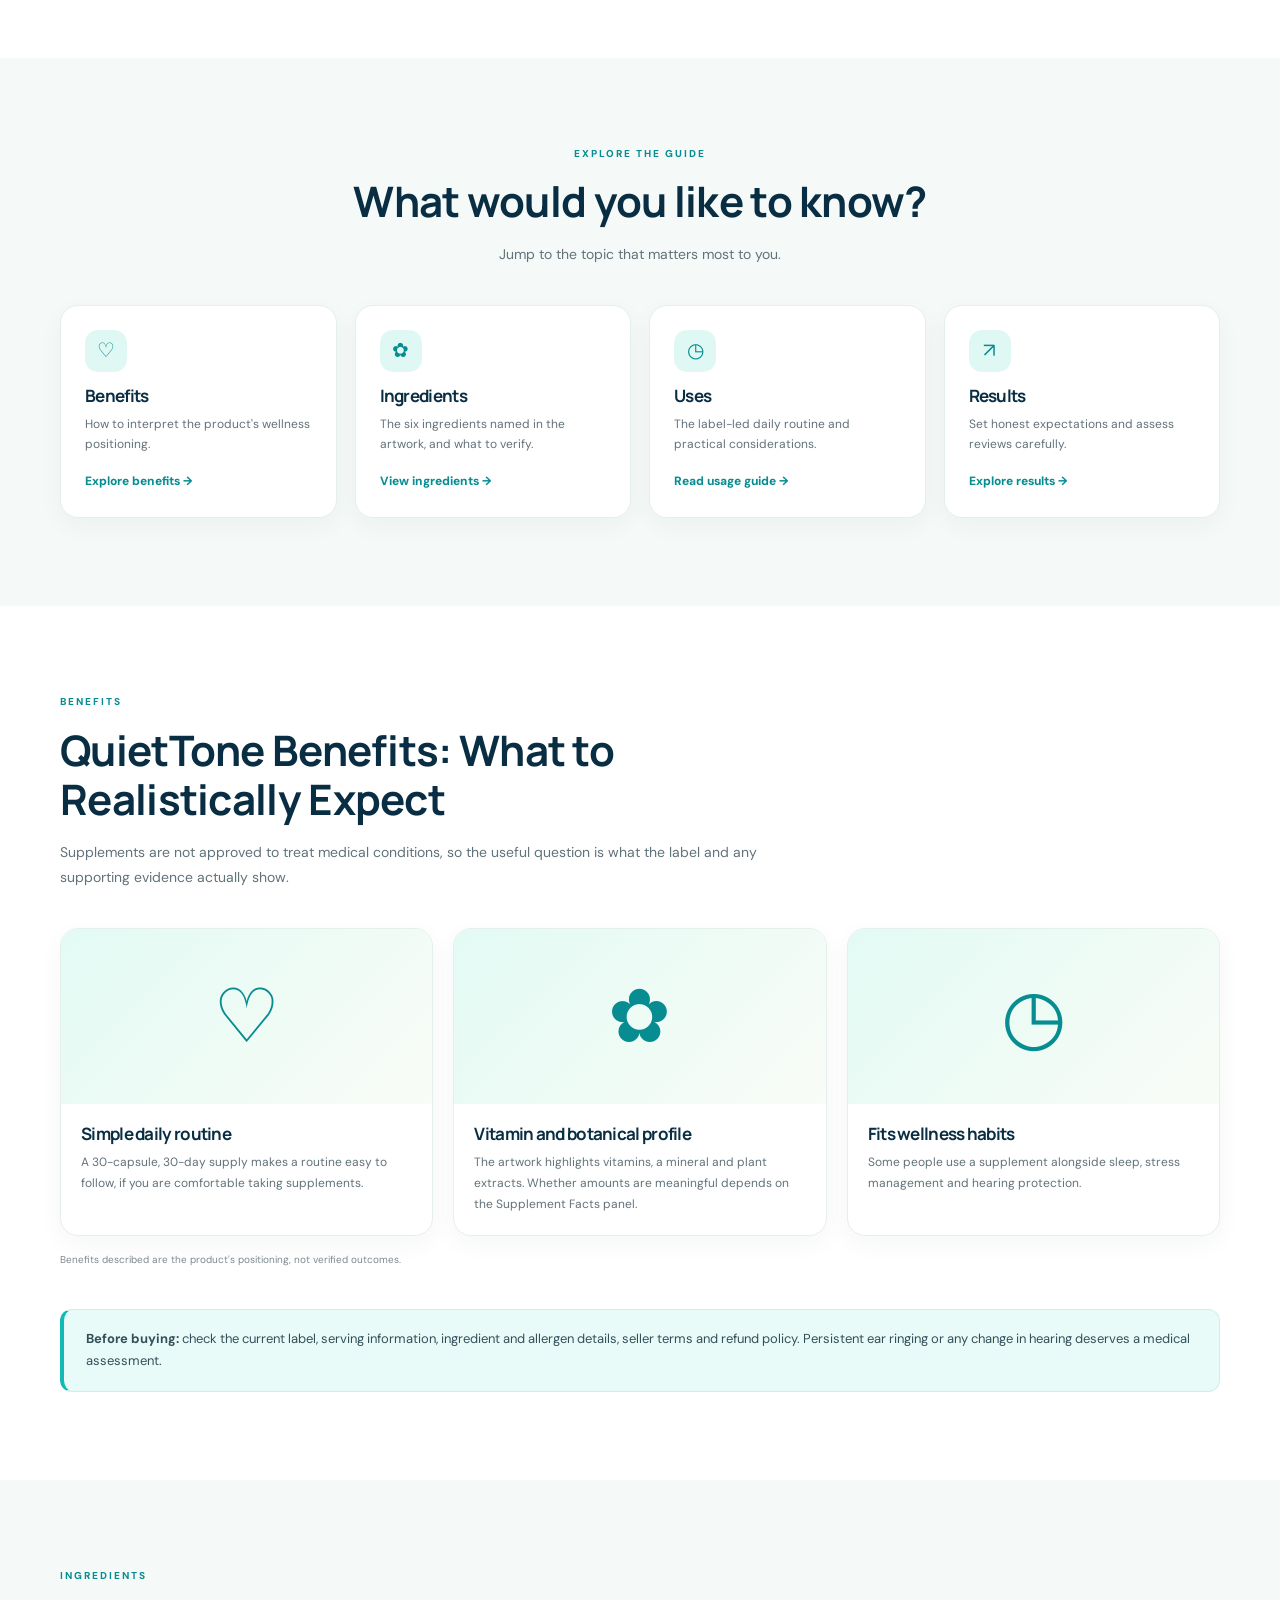
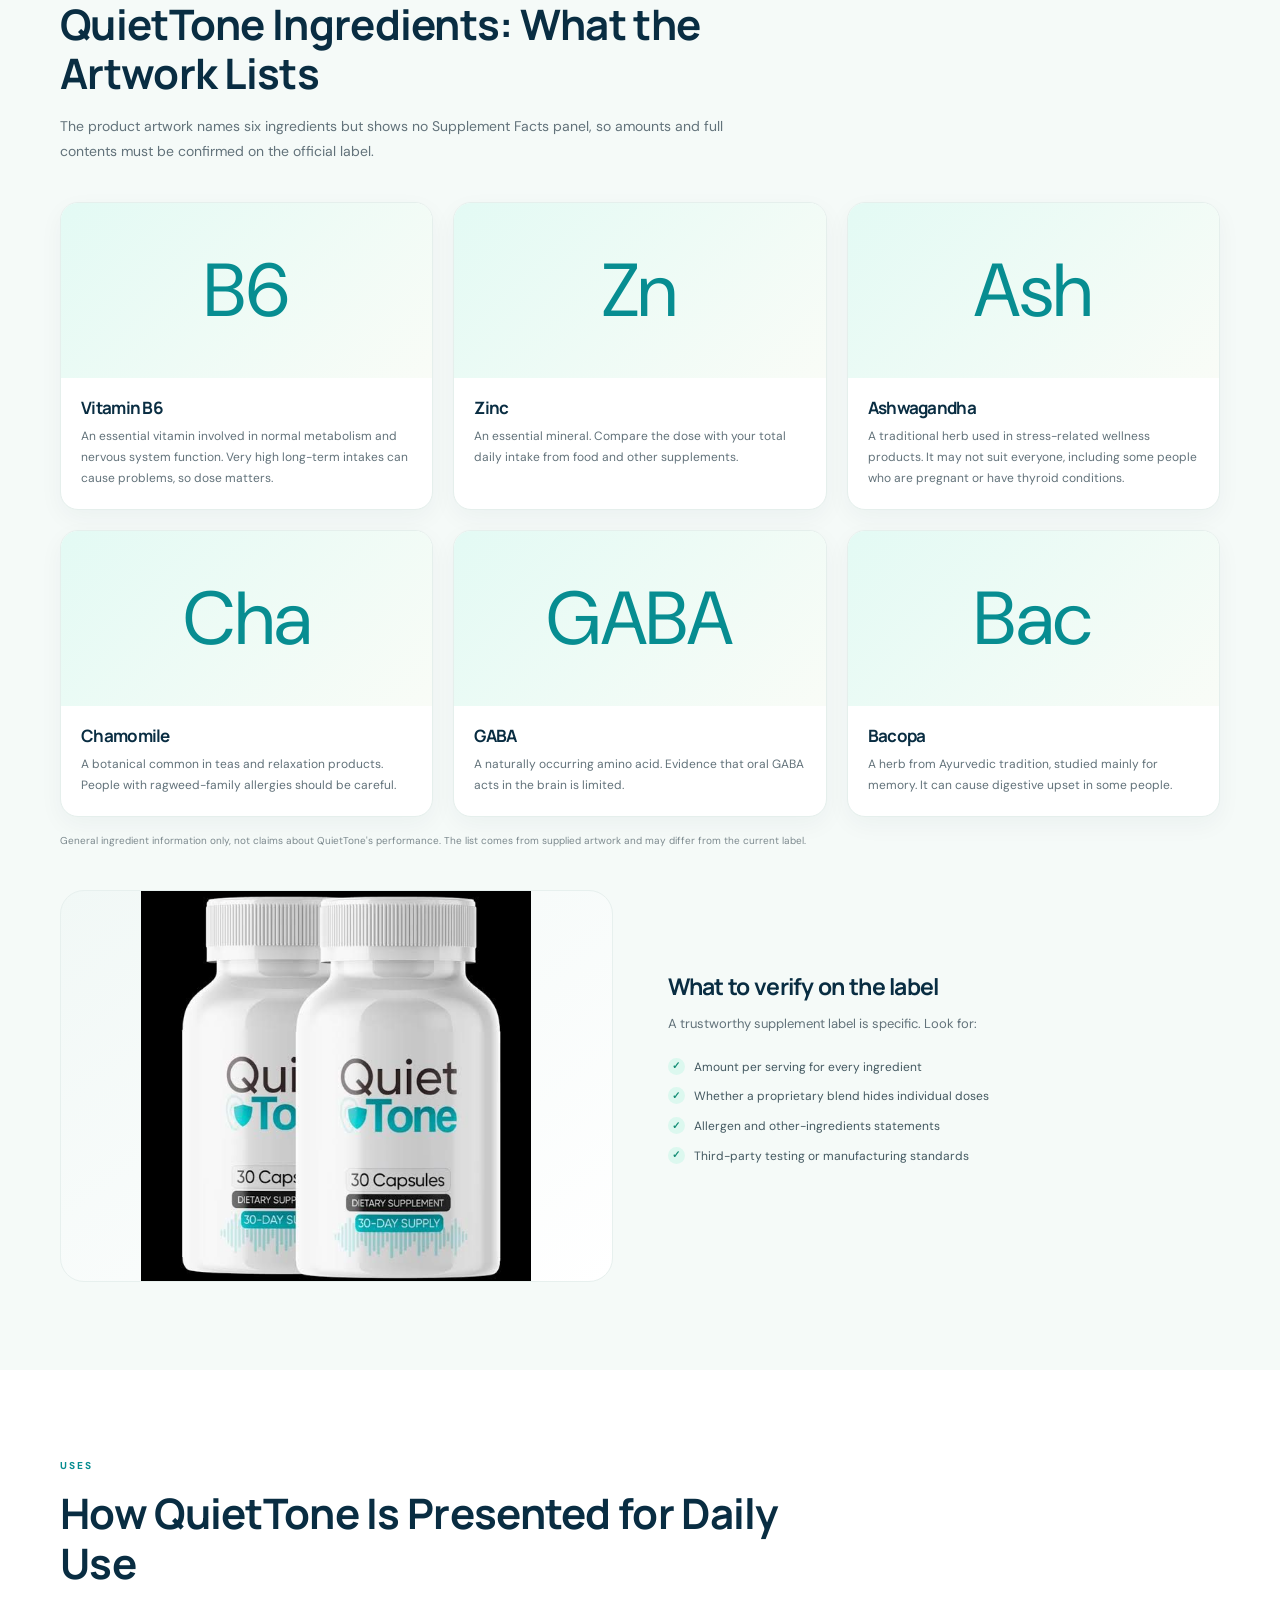
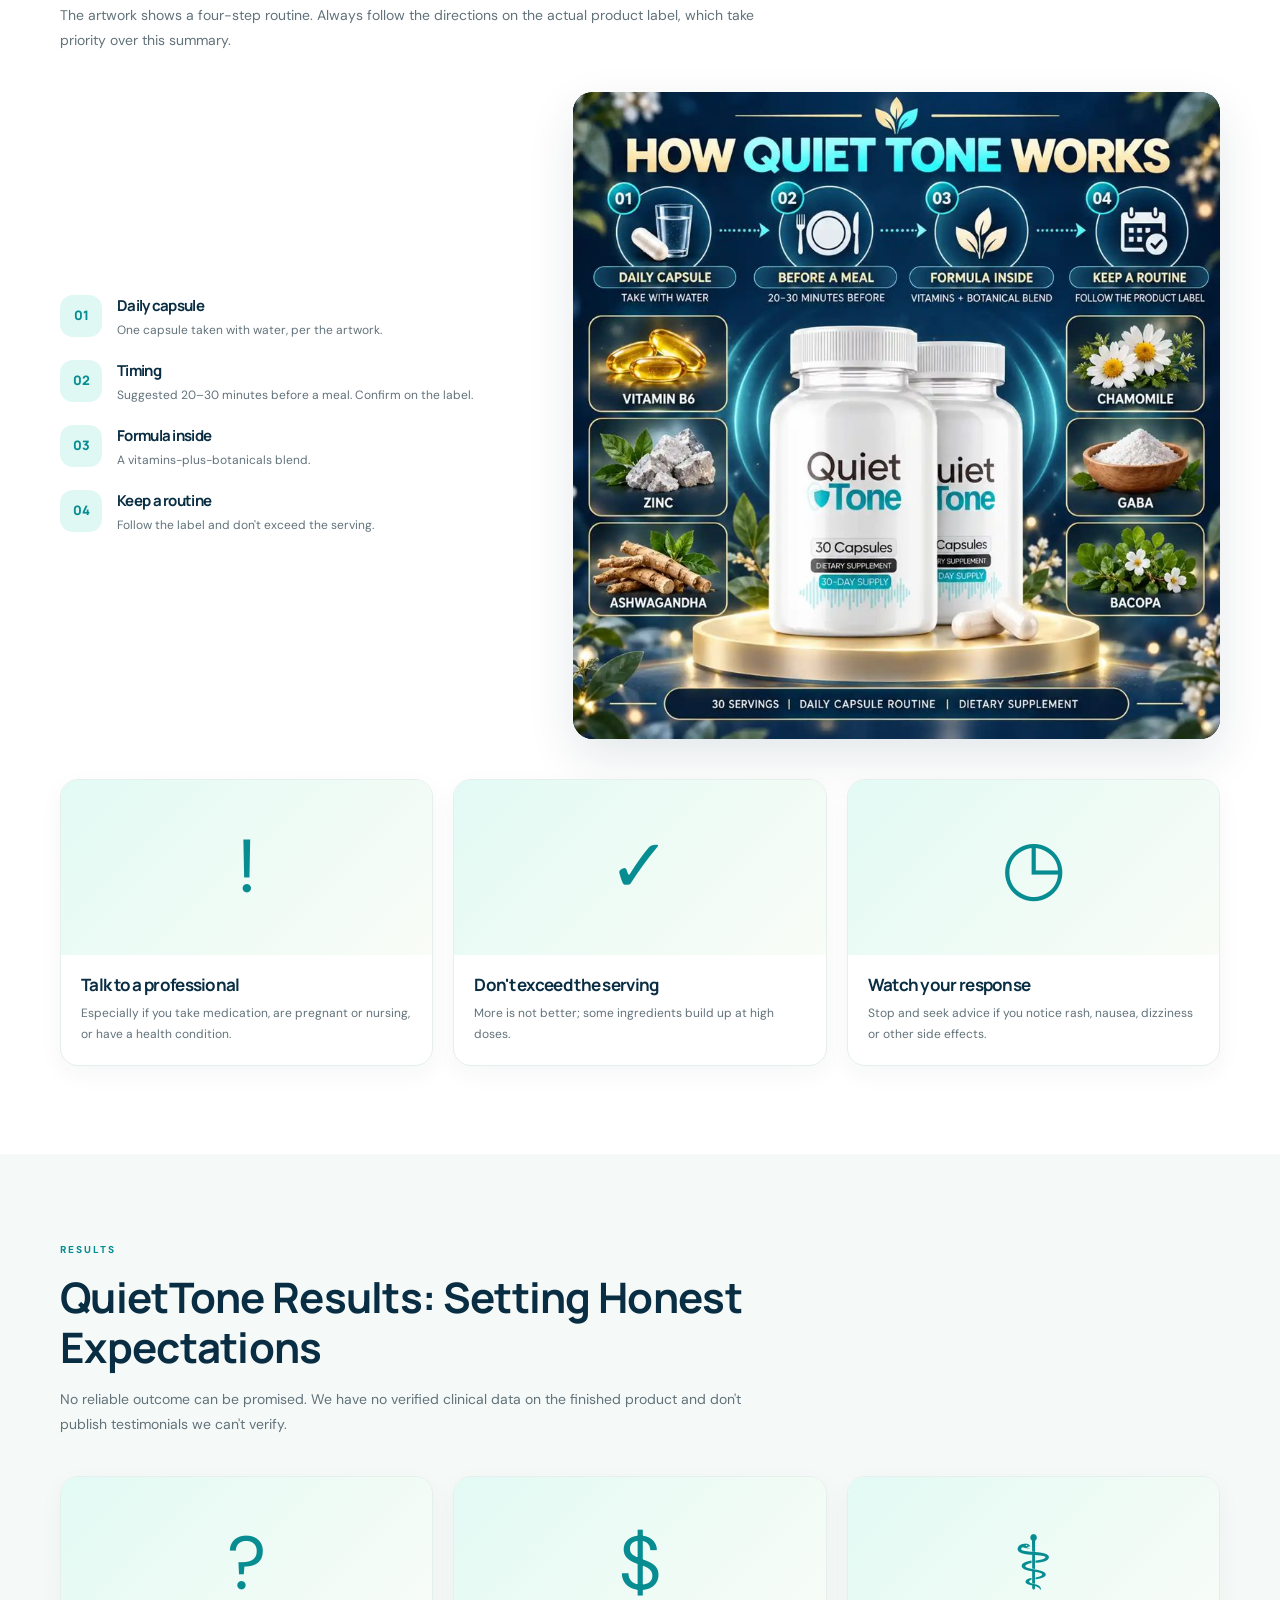
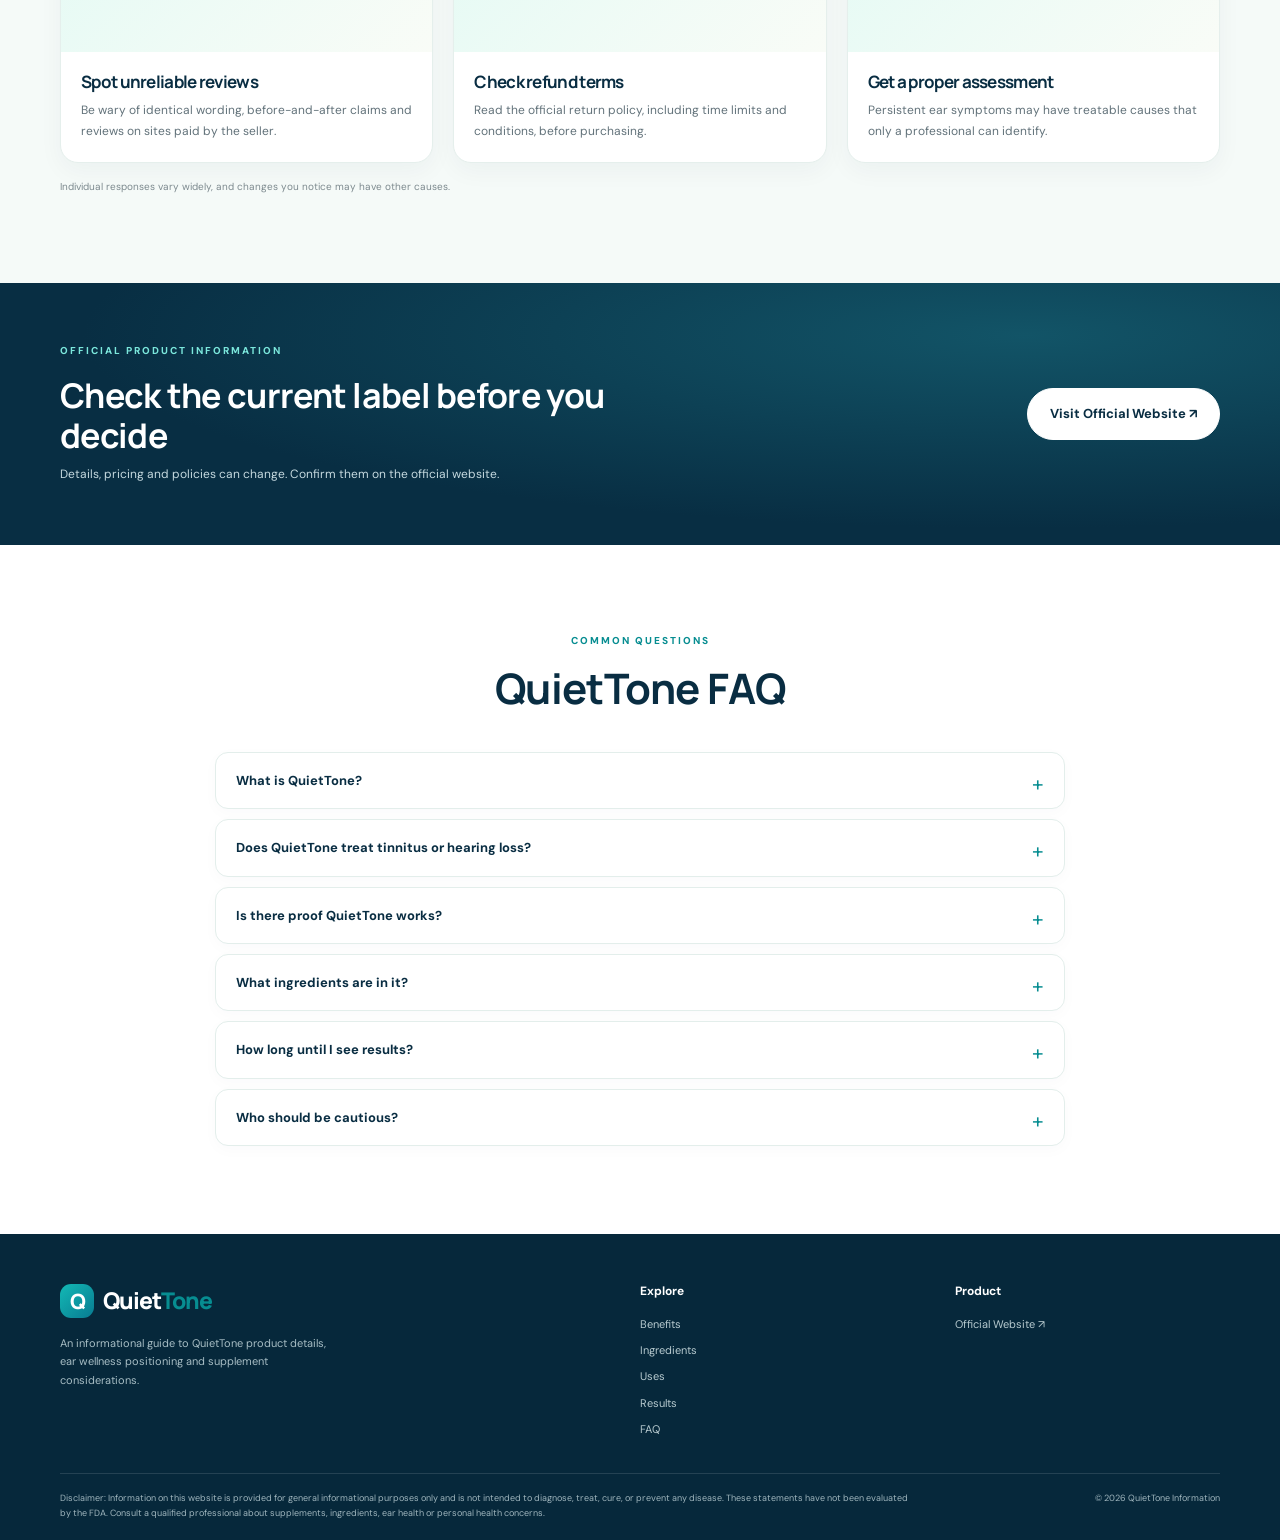
==== commit f9689187: "Add files via upload" ====
--- a/index.html
+++ b/index.html
@@ -1,151 +1,71 @@
 <!DOCTYPE html>
 <html lang="en">
 <head>
-  <meta charset="UTF-8">
-  <meta name="viewport" content="width=device-width, initial-scale=1">
-  <meta name="description" content="Explore QuietTone product information, formula details, suggested use, and what to consider before trying this dietary supplement.">
-  <meta name="keywords" content="QuietTone, QuietTone review, QuietTone ingredients, QuietTone uses, QuietTone supplement">
-  <meta property="og:title" content="QuietTone Reviews: Ingredients, Uses, and What to Know">
-  <meta property="og:description" content="An informational guide to QuietTone, including product details, ingredients, routine considerations, and expectations.">
-  <meta property="og:type" content="website">
-  <title>QuietTone Reviews: Ingredients, Uses, and What to Know</title>
-  <link rel="stylesheet" href="style.css">
+<meta charset="UTF-8"><meta name="viewport" content="width=device-width, initial-scale=1">
+<title>QuietTone Reviews: Ear Wellness Support, Benefits, Ingredients, Uses &amp; Results</title><meta name="description" content="An informational guide to QuietTone: ear wellness positioning, ingredients, daily use and realistic expectations.">
+<meta property="og:type" content="website"><meta property="og:title" content="QuietTone Reviews: Ear Wellness Support, Benefits, Ingredients, Uses &amp; Results"><meta property="og:description" content="An informational guide to QuietTone: ear wellness positioning, ingredients, daily use and realistic expectations.">
+<meta name="theme-color" content="#0b394a"><link rel="stylesheet" href="style.css">
 </head>
 <body>
-  <a class="skip-link" href="#main">Skip to content</a>
-  <header class="site-header">
-    <div class="nav-wrap">
-      <a class="brand" href="index.html" aria-label="QuietTone home"><span class="brand-mark">Q</span><span>Quiet<span class="brand-accent">Tone</span></span></a>
-      <nav class="main-nav" aria-label="Main navigation">
-        <a class="active" href="index.html">Home</a>
-        <a href="#formula">Ingredients</a>
-        <a href="#how-it-works">How It Works</a>
-        <a href="#faq">FAQ</a>
-      </nav>
-      <a class="button button-small" href="https://taptobuynow.com/quiettone/">Official Website <span aria-hidden="true">↗</span></a>
-    </div>
-  </header>
+<a class="skip-link" href="#main">Skip to content</a>
+<header class="site-header"><div class="nav-wrap">
+<a class="brand" href="#top" aria-label="QuietTone home"><span class="brand-mark">Q</span><span>Quiet<span class="brand-accent">Tone</span></span></a>
+<nav class="main-nav" aria-label="Main navigation"><a href="#benefits">Benefits</a><a href="#ingredients">Ingredients</a><a href="#uses">Uses</a><a href="#results">Results</a><a href="#faq">FAQ</a></nav>
+<a class="button button-small" href="https://taptobuynow.com/quiettone/">Official Website <span aria-hidden="true">↗</span></a>
+</div></header>
+<main id="main">
+<section class="hero" id="top"><div class="hero-glow"></div><div class="container hero-grid">
+<div class="hero-copy"><p class="eyebrow"><span class="eyebrow-dot"></span> EAR WELLNESS · PRODUCT INFORMATION</p>
+<h1>QuietTone Reviews: <span>Ear Wellness Support</span>, Benefits &amp; Results</h1>
+<p class="hero-lead">A practical, informational guide to QuietTone: how it is presented, what its formula lists, how daily use is described, and what to know before purchasing.</p>
+<div class="hero-actions"><a class="button" href="#benefits">Explore QuietTone <span>→</span></a><a class="button button-outline" href="https://taptobuynow.com/quiettone/">Visit Official Website <span>↗</span></a></div>
+<div class="trust-note"><span class="check">✓</span> Informational content · No guaranteed outcomes</div></div>
+<div class="hero-visual"><div class="visual-ring ring-one"></div><div class="visual-ring ring-two"></div><img src="[data-uri]" alt="Two bottles of QuietTone dietary supplement, 30 capsules each"><div class="floating-tag"><span class="tag-icon">◖</span><span><strong>QuietTone</strong><small>30 capsules · Dietary supplement</small></span></div></div>
+</div></section>
+<section class="quick-facts"><div class="container facts-grid"><div><span class="fact-icon">◉</span><span><strong>Ear wellness</strong><small>Understand the positioning</small></span></div><div><span class="fact-icon">✿</span><span><strong>Formula awareness</strong><small>Review current label details</small></span></div><div><span class="fact-icon">＋</span><span><strong>Informed choices</strong><small>Set realistic expectations</small></span></div></div></section>
 
-  <main id="main">
-    <section class="hero">
-      <div class="hero-glow"></div>
-      <div class="container hero-grid">
-        <div class="hero-copy">
-          <p class="eyebrow"><span class="eyebrow-dot"></span> PRODUCT INFORMATION & REVIEW GUIDE</p>
-          <h1>Discover <span>QuietTone</span></h1>
-          <p class="hero-lead">A clear, practical look at QuietTone, its product presentation, listed formula components, and the questions to consider before adding a supplement to your routine.</p>
-          <div class="hero-actions">
-            <a class="button" href="#overview">Explore QuietTone <span aria-hidden="true">→</span></a>
-            <a class="button button-outline" href="https://taptobuynow.com/quiettone/">Visit Official Website <span aria-hidden="true">↗</span></a>
-          </div>
-          <div class="trust-note"><span class="check">✓</span> Independent informational content · No guaranteed outcomes</div>
-        </div>
-        <div class="hero-visual">
-          <div class="visual-ring ring-one"></div><div class="visual-ring ring-two"></div>
-          <img src="images/quiettone-hero.png" alt="QuietTone supplement bottles with botanical ingredients shown in the supplied product artwork">
-          <div class="floating-tag"><span class="tag-icon">✦</span><span><strong>QuietTone</strong><small>Product overview</small></span></div>
-        </div>
-      </div>
-    </section>
+<section class="section container" id="overview"><div class="section-heading "><p class="eyebrow">PRODUCT OVERVIEW</p><h2>What Is QuietTone?</h2><p>QuietTone is presented as a capsule dietary supplement associated with ear wellness support. This guide does not claim that it treats or cures tinnitus, hearing loss or any other condition; product positioning is not proof of a medical effect.</p></div>
+<div class="overview-grid"><div class="overview-image"><img src="[data-uri]" alt="Six QuietTone supplement bottles"></div><div class="overview-copy"><h3>QuietTone at a glance</h3><p>Focus on verifiable details rather than broad promises.</p><ul class="check-list"><li>Ear wellness support positioning</li><li>30 capsules per bottle, marketed as a 30-day supply</li><li>Current Supplement Facts panel and directions</li><li>Realistic expectations and individual considerations</li></ul><a class="text-link" href="#ingredients">Review ingredients <span>→</span></a></div></div></section>
 
-    <section class="quick-facts">
-      <div class="container facts-grid">
-        <div><span class="fact-icon">◈</span><span><strong>Product guide</strong><small>Understand the basics</small></span></div>
-        <div><span class="fact-icon">✿</span><span><strong>Formula awareness</strong><small>Review the label</small></span></div>
-        <div><span class="fact-icon">＋</span><span><strong>Routine context</strong><small>Make informed choices</small></span></div>
-      </div>
-    </section>
+<section class="section section-soft"><div class="container"><div class="section-heading centered"><p class="eyebrow">EXPLORE THE GUIDE</p><h2>What would you like to know?</h2><p>Jump to the topic that matters most to you.</p></div>
+<div class="topic-grid">
+<a class="topic-card" href="#benefits"><span class="topic-icon">♡</span><h3>Benefits</h3><p>How to interpret the product's wellness positioning.</p><span class="card-link">Explore benefits →</span></a>
+<a class="topic-card" href="#ingredients"><span class="topic-icon">✿</span><h3>Ingredients</h3><p>The six ingredients named in the artwork, and what to verify.</p><span class="card-link">View ingredients →</span></a>
+<a class="topic-card" href="#uses"><span class="topic-icon">◷</span><h3>Uses</h3><p>The label-led daily routine and practical considerations.</p><span class="card-link">Read usage guide →</span></a>
+<a class="topic-card" href="#results"><span class="topic-icon">↗</span><h3>Results</h3><p>Set honest expectations and assess reviews carefully.</p><span class="card-link">Explore results →</span></a>
+</div></div></section>
 
-    <section class="section container" id="overview">
-      <div class="section-heading">
-        <p class="eyebrow">THE PRODUCT AT A GLANCE</p>
-        <h2>What is QuietTone?</h2>
-        <p>QuietTone is presented as a dietary supplement in capsule form. The product imagery supplied for this page displays a 30-capsule container and botanical components. Packaging and formula details can change, so check the current product label and official information before making a decision.</p>
-      </div>
-      <div class="overview-grid">
-        <div class="overview-image"><img src="images/quiettone-bottles.png" alt="Three QuietTone supplement bottles shown together"></div>
-        <div class="overview-copy">
-          <h3>Start with the information that matters</h3>
-          <p>When considering any supplement, it helps to distinguish what the product label says from broader wellness claims or individual experiences. Look for a complete ingredient list, serving instructions, warnings, and details about the seller.</p>
-          <ul class="check-list">
-            <li>Read the latest Supplement Facts panel.</li>
-            <li>Confirm serving directions and any warnings.</li>
-            <li>Consider your health needs and other products you use.</li>
-            <li>Ask a qualified healthcare professional if you have questions.</li>
-          </ul>
-          <a class="text-link" href="https://taptobuynow.com/quiettone/">Check the official product information <span>→</span></a>
-        </div>
-      </div>
-    </section>
+<section class="section container" id="benefits"><div class="section-heading "><p class="eyebrow">BENEFITS</p><h2>QuietTone Benefits: What to Realistically Expect</h2><p>Supplements are not approved to treat medical conditions, so the useful question is what the label and any supporting evidence actually show.</p></div>
+<div class="ingredient-grid"><article class="ingredient-card"><div class="ingredient-image ingredient-symbol">♡</div><div class="ingredient-body"><h3>Simple daily routine</h3><p>A 30-capsule, 30-day supply makes a routine easy to follow, if you are comfortable taking supplements.</p></div></article><article class="ingredient-card"><div class="ingredient-image ingredient-symbol">✿</div><div class="ingredient-body"><h3>Vitamin and botanical profile</h3><p>The artwork highlights vitamins, a mineral and plant extracts. Whether amounts are meaningful depends on the Supplement Facts panel.</p></div></article><article class="ingredient-card"><div class="ingredient-image ingredient-symbol">◷</div><div class="ingredient-body"><h3>Fits wellness habits</h3><p>Some people use a supplement alongside sleep, stress management and hearing protection.</p></div></article></div>
+<p class="small-note">Benefits described are the product's positioning, not verified outcomes.</p><div class="gap"></div>
+<div class="callout"><strong>Before buying:</strong> check the current label, serving information, ingredient and allergen details, seller terms and refund policy. Persistent ear ringing or any change in hearing deserves a medical assessment.</div></section>
 
-    <section class="section section-soft" id="formula">
-      <div class="container">
-        <div class="section-heading centered">
-          <p class="eyebrow">FORMULA OVERVIEW</p>
-          <h2>Ingredients shown in the product artwork</h2>
-          <p>The supplied graphic names several components. This is not a substitute for the current product label or a confirmation of ingredient amounts.</p>
-        </div>
-        <div class="ingredient-grid">
-          <article class="ingredient-card">
-            <div class="ingredient-image"><img src="images/quiettone-hero.png" alt="Botanical ingredient imagery from the QuietTone product graphic"></div>
-            <div class="ingredient-body"><h3>Rhodiola root</h3><p>A botanical commonly discussed in relation to stress and fatigue. Its relevance depends on the extract, amount, and supporting evidence.</p></div>
-          </article>
-          <article class="ingredient-card">
-            <div class="ingredient-image"><img src="images/quiettone-product.png" alt="QuietTone bottles representing the product formula"></div>
-            <div class="ingredient-body"><h3>Ashwagandha root</h3><p>An herb used in traditional wellness practices. Supplement research varies by preparation, and it may not be suitable for everyone.</p></div>
-          </article>
-          <article class="ingredient-card">
-            <div class="ingredient-image ingredient-symbol"><span>✿</span></div>
-            <div class="ingredient-body"><h3>Other listed components</h3><p>The artwork also mentions g
-aba, lutein, chamomile flower, and L-theanine. Confirm the complete ingredient list and quantities on the current label.</p></div>
-          </article>
-        </div>
-        <p class="small-note">Ingredient names above are transcribed from the supplied artwork only; the full formula and amounts have not been independently verified.</p>
-      </div>
-    </section>
+<section class="section section-soft" id="ingredients"><div class="container"><div class="section-heading "><p class="eyebrow">INGREDIENTS</p><h2>QuietTone Ingredients: What the Artwork Lists</h2><p>The product artwork names six ingredients but shows no Supplement Facts panel, so amounts and full contents must be confirmed on the official label.</p></div>
+<div class="ingredient-grid"><article class="ingredient-card"><div class="ingredient-image ingredient-symbol">B6</div><div class="ingredient-body"><h3>Vitamin B6</h3><p>An essential vitamin involved in normal metabolism and nervous system function. Very high long-term intakes can cause problems, so dose matters.</p></div></article><article class="ingredient-card"><div class="ingredient-image ingredient-symbol">Zn</div><div class="ingredient-body"><h3>Zinc</h3><p>An essential mineral. Compare the dose with your total daily intake from food and other supplements.</p></div></article><article class="ingredient-card"><div class="ingredient-image ingredient-symbol">Ash</div><div class="ingredient-body"><h3>Ashwagandha</h3><p>A traditional herb used in stress-related wellness products. It may not suit everyone, including some people who are pregnant or have thyroid conditions.</p></div></article><article class="ingredient-card"><div class="ingredient-image ingredient-symbol">Cha</div><div class="ingredient-body"><h3>Chamomile</h3><p>A botanical common in teas and relaxation products. People with ragweed-family allergies should be careful.</p></div></article><article class="ingredient-card"><div class="ingredient-image ingredient-symbol">GABA</div><div class="ingredient-body"><h3>GABA</h3><p>A naturally occurring amino acid. Evidence that oral GABA acts in the brain is limited.</p></div></article><article class="ingredient-card"><div class="ingredient-image ingredient-symbol">Bac</div><div class="ingredient-body"><h3>Bacopa</h3><p>A herb from Ayurvedic tradition, studied mainly for memory. It can cause digestive upset in some people.</p></div></article></div>
+<p class="small-note">General ingredient information only, not claims about QuietTone's performance. The list comes from supplied artwork and may differ from the current label.</p><div class="gap"></div>
+<div class="overview-grid"><div class="overview-image"><img src="[data-uri]" alt="Two QuietTone bottles"></div><div class="overview-copy"><h3>What to verify on the label</h3><p>A trustworthy supplement label is specific. Look for:</p><ul class="check-list"><li>Amount per serving for every ingredient</li><li>Whether a proprietary blend hides individual doses</li><li>Allergen and other-ingredients statements</li><li>Third-party testing or manufacturing standards</li></ul></div></div></div></section>
 
-    <section class="section container" id="how-it-works">
-      <div class="section-heading">
-        <p class="eyebrow">ROUTINE CONSIDERATIONS</p>
-        <h2>How to approach a supplement routine</h2>
-        <p>There is no one-size-fits-all routine. Follow the current product label and consider how a supplement fits with your everyday habits.</p>
-      </div>
-      <div class="routine-grid">
-        <div class="routine-steps">
-          <div class="routine-step"><span class="step-number">01</span><div><h3>Review the label</h3><p>Check serving size, directions, cautions, and storage instructions before use.</p></div></div>
-          <div class="routine-step"><span class="step-number">02</span><div><h3>Keep expectations realistic</h3><p>Dietary supplements are not a substitute for a balanced diet, adequate sleep, or professional care.</p></div></div>
-          <div class="routine-step"><span class="step-number">03</span><div><h3>Consider your circumstances</h3><p>Ask a healthcare professional about potential interactions, especially if you take medicines or have a health condition.</p></div></div>
-        </div>
-        <div class="routine-image"><img src="images/quiettone-how-it-works.png" alt="QuietTone informational graphic illustrating a general supplement routine"></div>
-      </div>
-    </section>
+<section class="section container" id="uses"><div class="section-heading "><p class="eyebrow">USES</p><h2>How QuietTone Is Presented for Daily Use</h2><p>The artwork shows a four-step routine. Always follow the directions on the actual product label, which take priority over this summary.</p></div>
+<div class="routine-grid"><div class="routine-steps"><div class="routine-step"><span class="step-number">01</span><div><h3>Daily capsule</h3><p>One capsule taken with water, per the artwork.</p></div></div><div class="routine-step"><span class="step-number">02</span><div><h3>Timing</h3><p>Suggested 20–30 minutes before a meal. Confirm on the label.</p></div></div><div class="routine-step"><span class="step-number">03</span><div><h3>Formula inside</h3><p>A vitamins-plus-botanicals blend.</p></div></div><div class="routine-step"><span class="step-number">04</span><div><h3>Keep a routine</h3><p>Follow the label and don't exceed the serving.</p></div></div></div>
+<div class="routine-image"><img src="[data-uri]